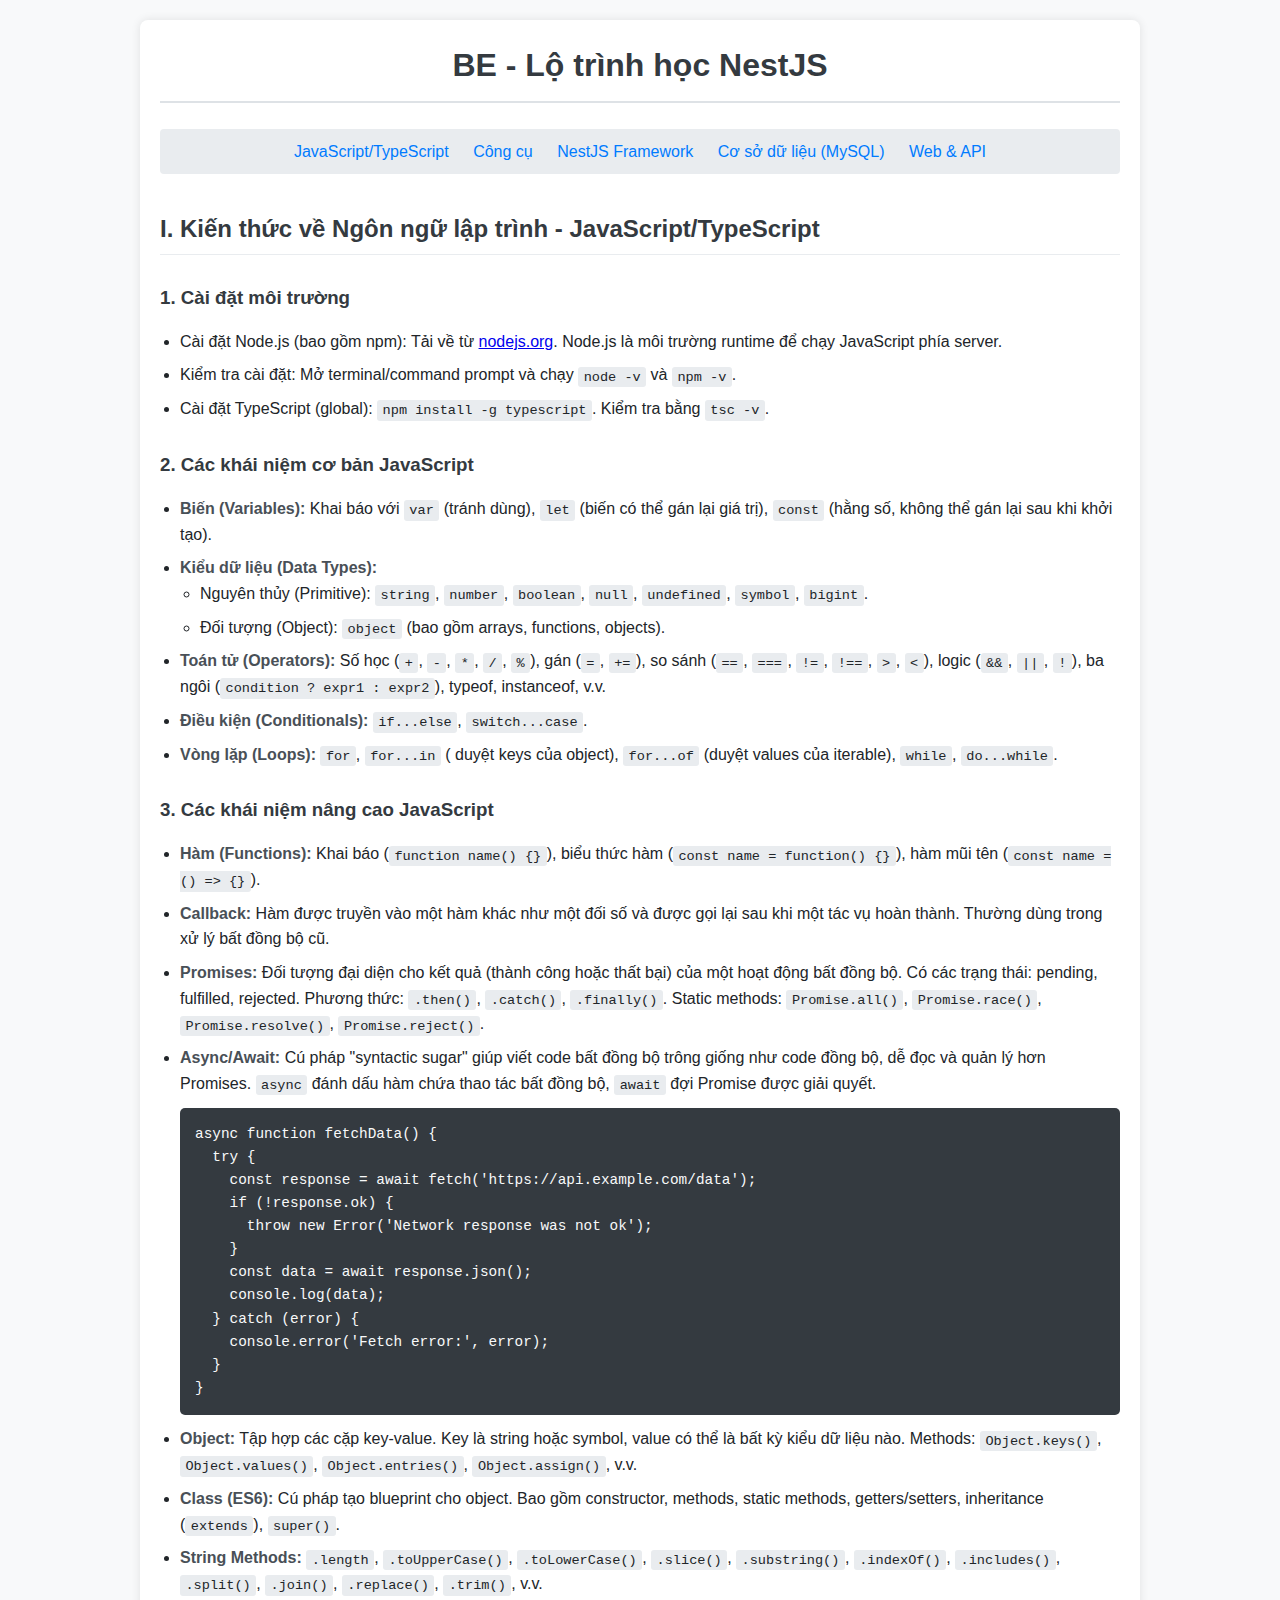
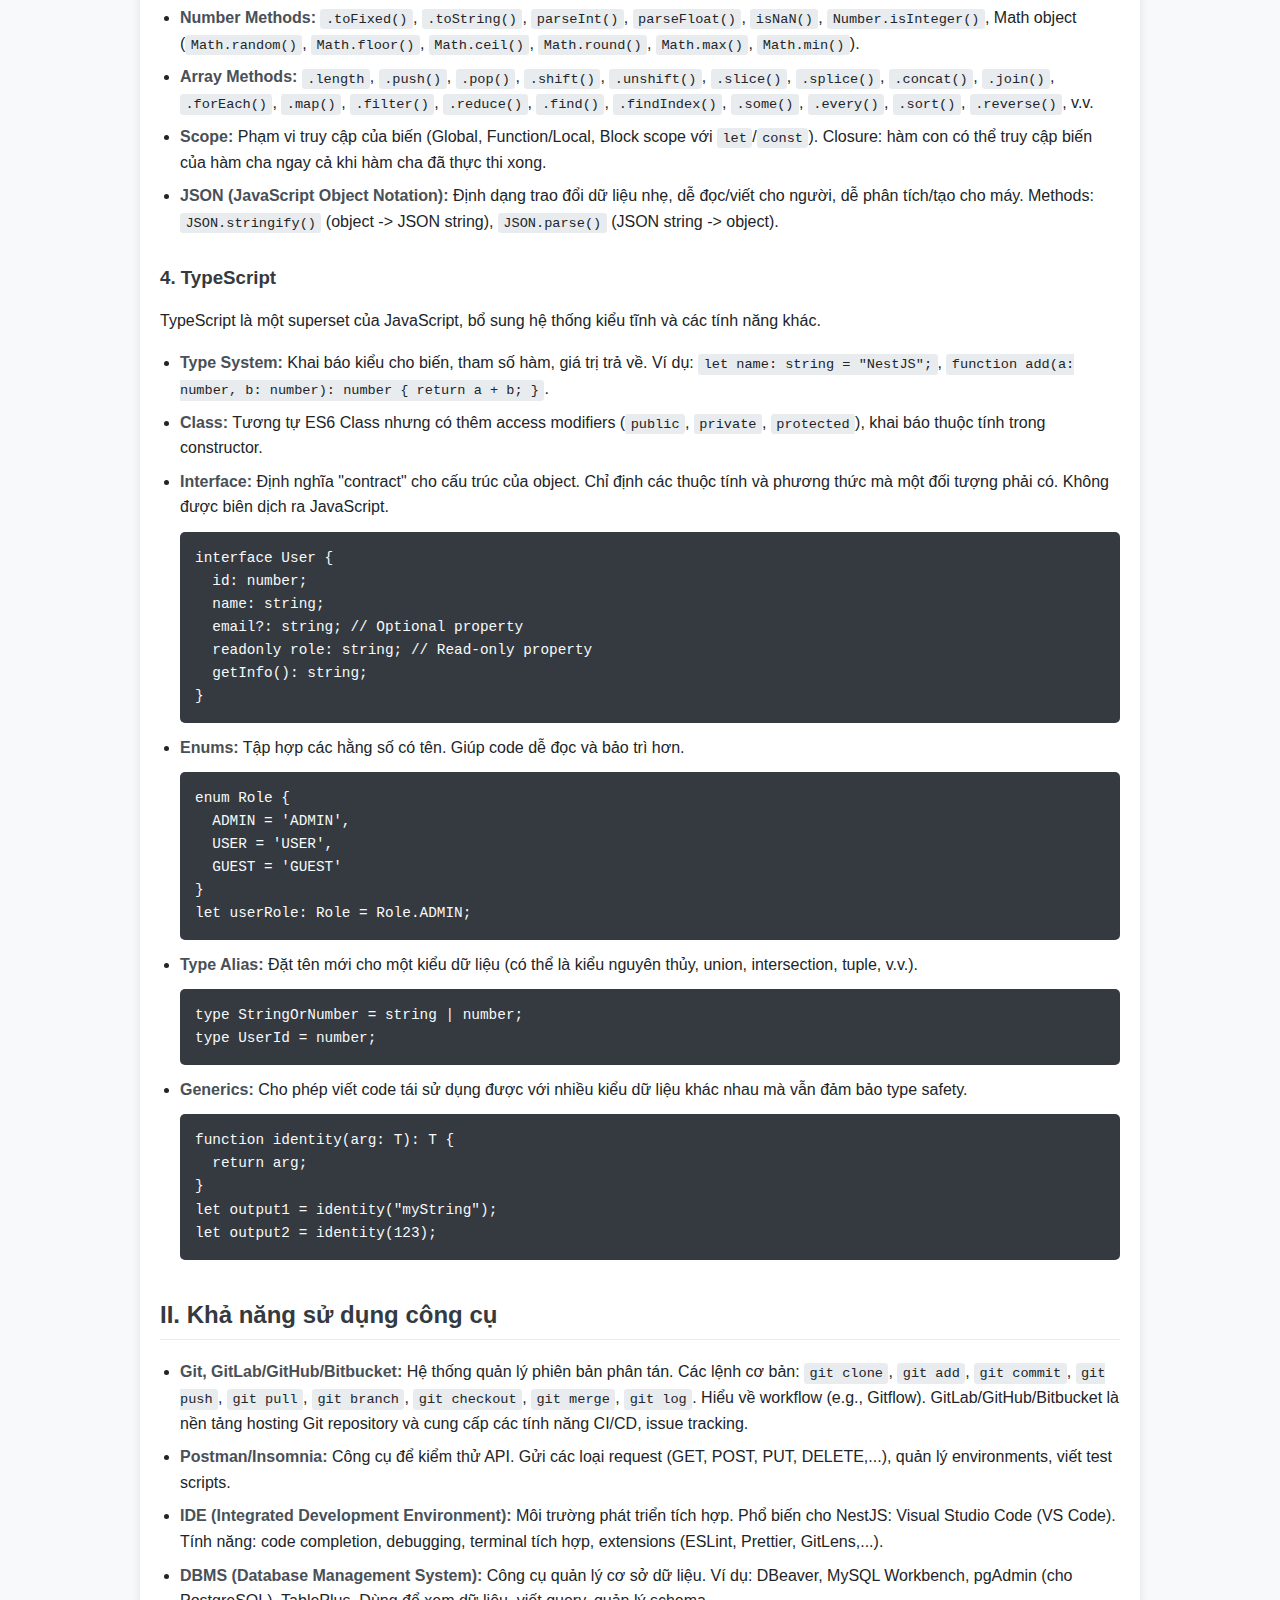
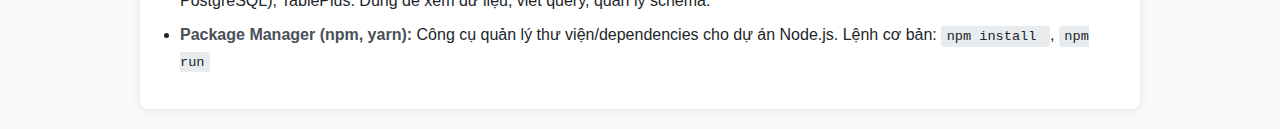
==== index.html @ c7ceee05 "feat: init BE" ====
<!DOCTYPE html>
<html lang="vi">
<head>
    <meta charset="UTF-8">
    <meta name="viewport" content="width=device-width, initial-scale=1.0">
    <title>BE - NestJS Learning Path</title>
    <style>
        body {
            font-family: -apple-system, BlinkMacSystemFont, "Segoe UI", Roboto, Helvetica, Arial, sans-serif, "Apple Color Emoji", "Segoe UI Emoji", "Segoe UI Symbol";
            line-height: 1.6;
            margin: 0;
            padding: 0;
            background-color: #f8f9fa;
            color: #212529;
        }
        .container {
            max-width: 960px;
            margin: 20px auto;
            padding: 20px;
            background-color: #ffffff;
            box-shadow: 0 0 10px rgba(0,0,0,0.1);
            border-radius: 8px;
        }
        nav {
            background-color: #e9ecef;
            padding: 10px 0;
            margin-bottom: 20px;
            border-radius: 4px;
        }
        nav ul {
            list-style: none;
            padding: 0;
            margin: 0;
            text-align: center;
        }
        nav ul li {
            display: inline-block;
            margin: 0 10px;
        }
        nav ul li a {
            text-decoration: none;
            color: #007bff;
            font-weight: 500;
        }
        nav ul li a:hover {
            text-decoration: underline;
        }
        h1, h2, h3, h4 {
            color: #343a40;
            margin-top: 1.5em;
            margin-bottom: 0.8em;
        }
        h1 {
            text-align: center;
            border-bottom: 2px solid #dee2e6;
            padding-bottom: 10px;
            margin-top: 0;
        }
        h2 {
            border-bottom: 1px solid #e9ecef;
            padding-bottom: 5px;
        }
        code {
            background-color: #e9ecef;
            padding: 0.2em 0.4em;
            margin: 0;
            font-size: 85%;
            border-radius: 3px;
            font-family: SFMono-Regular, Menlo, Monaco, Consolas, "Liberation Mono", "Courier New", monospace;
        }
        pre {
            background-color: #343a40;
            color: #f8f9fa;
            padding: 15px;
            border-radius: 5px;
            overflow-x: auto;
            font-size: 90%;
        }
        pre code {
            background-color: transparent;
            padding: 0;
            margin: 0;
            font-size: inherit;
            color: inherit;
        }
        ul, ol {
            padding-left: 20px;
        }
        li {
            margin-bottom: 0.5em;
        }
        strong {
            color: #495057;
        }
        table {
            width: 100%;
            border-collapse: collapse;
            margin-bottom: 1em;
        }
        th, td {
            border: 1px solid #dee2e6;
            padding: 8px;
            text-align: left;
        }
        th {
            background-color: #e9ecef;
        }
        .note {
            background-color: #fff3cd;
            border-left: 5px solid #ffeeba;
            padding: 10px;
            margin: 15px 0;
            border-radius: 4px;
        }
    </style>
</head>
<body>
    <div class="container">
        <h1>BE - Lộ trình học NestJS</h1>

        <nav>
            <ul>
                <li><a href="#js-ts">JavaScript/TypeScript</a></li>
                <li><a href="#tools">Công cụ</a></li>
                <li><a href="#nestjs">NestJS Framework</a></li>
                <li><a href="#database">Cơ sở dữ liệu (MySQL)</a></li>
                <li><a href="#web-api">Web & API</a></li>
            </ul>
        </nav>

        <section id="js-ts">
            <h2>I. Kiến thức về Ngôn ngữ lập trình - JavaScript/TypeScript</h2>

            <h3>1. Cài đặt môi trường</h3>
            <ul>
                <li>Cài đặt Node.js (bao gồm npm): Tải về từ <a href="https://nodejs.org/" target="_blank">nodejs.org</a>. Node.js là môi trường runtime để chạy JavaScript phía server.</li>
                <li>Kiểm tra cài đặt: Mở terminal/command prompt và chạy <code>node -v</code> và <code>npm -v</code>.</li>
                <li>Cài đặt TypeScript (global): <code>npm install -g typescript</code>. Kiểm tra bằng <code>tsc -v</code>.</li>
            </ul>

            <h3>2. Các khái niệm cơ bản JavaScript</h3>
            <ul>
                <li><strong>Biến (Variables):</strong> Khai báo với <code>var</code> (tránh dùng), <code>let</code> (biến có thể gán lại giá trị), <code>const</code> (hằng số, không thể gán lại sau khi khởi tạo).</li>
                <li><strong>Kiểu dữ liệu (Data Types):</strong>
                    <ul>
                        <li>Nguyên thủy (Primitive): <code>string</code>, <code>number</code>, <code>boolean</code>, <code>null</code>, <code>undefined</code>, <code>symbol</code>, <code>bigint</code>.</li>
                        <li>Đối tượng (Object): <code>object</code> (bao gồm arrays, functions, objects).</li>
                    </ul>
                </li>
                <li><strong>Toán tử (Operators):</strong> Số học (<code>+</code>, <code>-</code>, <code>*</code>, <code>/</code>, <code>%</code>), gán (<code>=</code>, <code>+=</code>), so sánh (<code>==</code>, <code>===</code>, <code>!=</code>, <code>!==</code>, <code>></code>, <code><</code>), logic (<code>&&</code>, <code>||</code>, <code>!</code>), ba ngôi (<code>condition ? expr1 : expr2</code>), typeof, instanceof, v.v.</li>
                <li><strong>Điều kiện (Conditionals):</strong> <code>if...else</code>, <code>switch...case</code>.</li>
                <li><strong>Vòng lặp (Loops):</strong> <code>for</code>, <code>for...in</code> ( duyệt keys của object), <code>for...of</code> (duyệt values của iterable), <code>while</code>, <code>do...while</code>.</li>
            </ul>

            <h3>3. Các khái niệm nâng cao JavaScript</h3>
            <ul>
                <li><strong>Hàm (Functions):</strong> Khai báo (<code>function name() {}</code>), biểu thức hàm (<code>const name = function() {}</code>), hàm mũi tên (<code>const name = () => {}</code>).</li>
                <li><strong>Callback:</strong> Hàm được truyền vào một hàm khác như một đối số và được gọi lại sau khi một tác vụ hoàn thành. Thường dùng trong xử lý bất đồng bộ cũ.</li>
                <li><strong>Promises:</strong> Đối tượng đại diện cho kết quả (thành công hoặc thất bại) của một hoạt động bất đồng bộ. Có các trạng thái: pending, fulfilled, rejected. Phương thức: <code>.then()</code>, <code>.catch()</code>, <code>.finally()</code>. Static methods: <code>Promise.all()</code>, <code>Promise.race()</code>, <code>Promise.resolve()</code>, <code>Promise.reject()</code>.</li>
                <li><strong>Async/Await:</strong> Cú pháp "syntactic sugar" giúp viết code bất đồng bộ trông giống như code đồng bộ, dễ đọc và quản lý hơn Promises. <code>async</code> đánh dấu hàm chứa thao tác bất đồng bộ, <code>await</code> đợi Promise được giải quyết.</li>
<pre><code class="language-javascript">async function fetchData() {
  try {
    const response = await fetch('https://api.example.com/data');
    if (!response.ok) {
      throw new Error('Network response was not ok');
    }
    const data = await response.json();
    console.log(data);
  } catch (error) {
    console.error('Fetch error:', error);
  }
}
</code></pre>
                <li><strong>Object:</strong> Tập hợp các cặp key-value. Key là string hoặc symbol, value có thể là bất kỳ kiểu dữ liệu nào. Methods: <code>Object.keys()</code>, <code>Object.values()</code>, <code>Object.entries()</code>, <code>Object.assign()</code>, v.v.</li>
                <li><strong>Class (ES6):</strong> Cú pháp tạo blueprint cho object. Bao gồm constructor, methods, static methods, getters/setters, inheritance (<code>extends</code>), <code>super()</code>.</li>
                <li><strong>String Methods:</strong> <code>.length</code>, <code>.toUpperCase()</code>, <code>.toLowerCase()</code>, <code>.slice()</code>, <code>.substring()</code>, <code>.indexOf()</code>, <code>.includes()</code>, <code>.split()</code>, <code>.join()</code>, <code>.replace()</code>, <code>.trim()</code>, v.v.</li>
                <li><strong>Number Methods:</strong> <code>.toFixed()</code>, <code>.toString()</code>, <code>parseInt()</code>, <code>parseFloat()</code>, <code>isNaN()</code>, <code>Number.isInteger()</code>, Math object (<code>Math.random()</code>, <code>Math.floor()</code>, <code>Math.ceil()</code>, <code>Math.round()</code>, <code>Math.max()</code>, <code>Math.min()</code>).</li>
                <li><strong>Array Methods:</strong> <code>.length</code>, <code>.push()</code>, <code>.pop()</code>, <code>.shift()</code>, <code>.unshift()</code>, <code>.slice()</code>, <code>.splice()</code>, <code>.concat()</code>, <code>.join()</code>, <code>.forEach()</code>, <code>.map()</code>, <code>.filter()</code>, <code>.reduce()</code>, <code>.find()</code>, <code>.findIndex()</code>, <code>.some()</code>, <code>.every()</code>, <code>.sort()</code>, <code>.reverse()</code>, v.v.</li>
                <li><strong>Scope:</strong> Phạm vi truy cập của biến (Global, Function/Local, Block scope với <code>let</code>/<code>const</code>). Closure: hàm con có thể truy cập biến của hàm cha ngay cả khi hàm cha đã thực thi xong.</li>
                <li><strong>JSON (JavaScript Object Notation):</strong> Định dạng trao đổi dữ liệu nhẹ, dễ đọc/viết cho người, dễ phân tích/tạo cho máy. Methods: <code>JSON.stringify()</code> (object -> JSON string), <code>JSON.parse()</code> (JSON string -> object).</li>
            </ul>

            <h3>4. TypeScript</h3>
            <p>TypeScript là một superset của JavaScript, bổ sung hệ thống kiểu tĩnh và các tính năng khác.</p>
            <ul>
                <li><strong>Type System:</strong> Khai báo kiểu cho biến, tham số hàm, giá trị trả về. Ví dụ: <code>let name: string = "NestJS";</code>, <code>function add(a: number, b: number): number { return a + b; }</code>.</li>
                <li><strong>Class:</strong> Tương tự ES6 Class nhưng có thêm access modifiers (<code>public</code>, <code>private</code>, <code>protected</code>), khai báo thuộc tính trong constructor.</li>
                <li><strong>Interface:</strong> Định nghĩa "contract" cho cấu trúc của object. Chỉ định các thuộc tính và phương thức mà một đối tượng phải có. Không được biên dịch ra JavaScript.</li>
<pre><code class="language-typescript">interface User {
  id: number;
  name: string;
  email?: string; // Optional property
  readonly role: string; // Read-only property
  getInfo(): string;
}
</code></pre>
                <li><strong>Enums:</strong> Tập hợp các hằng số có tên. Giúp code dễ đọc và bảo trì hơn.</li>
<pre><code class="language-typescript">enum Role {
  ADMIN = 'ADMIN',
  USER = 'USER',
  GUEST = 'GUEST'
}
let userRole: Role = Role.ADMIN;
</code></pre>
                <li><strong>Type Alias:</strong> Đặt tên mới cho một kiểu dữ liệu (có thể là kiểu nguyên thủy, union, intersection, tuple, v.v.).</li>
<pre><code class="language-typescript">type StringOrNumber = string | number;
type UserId = number;
</code></pre>
                <li><strong>Generics:</strong> Cho phép viết code tái sử dụng được với nhiều kiểu dữ liệu khác nhau mà vẫn đảm bảo type safety.</li>
<pre><code class="language-typescript">function identity<T>(arg: T): T {
  return arg;
}
let output1 = identity<string>("myString");
let output2 = identity<number>(123);
</code></pre>
            </ul>
        </section>

        <section id="tools">
            <h2>II. Khả năng sử dụng công cụ</h2>
            <ul>
                <li><strong>Git, GitLab/GitHub/Bitbucket:</strong> Hệ thống quản lý phiên bản phân tán. Các lệnh cơ bản: <code>git clone</code>, <code>git add</code>, <code>git commit</code>, <code>git push</code>, <code>git pull</code>, <code>git branch</code>, <code>git checkout</code>, <code>git merge</code>, <code>git log</code>. Hiểu về workflow (e.g., Gitflow). GitLab/GitHub/Bitbucket là nền tảng hosting Git repository và cung cấp các tính năng CI/CD, issue tracking.</li>
                <li><strong>Postman/Insomnia:</strong> Công cụ để kiểm thử API. Gửi các loại request (GET, POST, PUT, DELETE,...), quản lý environments, viết test scripts.</li>
                <li><strong>IDE (Integrated Development Environment):</strong> Môi trường phát triển tích hợp. Phổ biến cho NestJS: Visual Studio Code (VS Code). Tính năng: code completion, debugging, terminal tích hợp, extensions (ESLint, Prettier, GitLens,...).</li>
                <li><strong>DBMS (Database Management System):</strong> Công cụ quản lý cơ sở dữ liệu. Ví dụ: DBeaver, MySQL Workbench, pgAdmin (cho PostgreSQL), TablePlus. Dùng để xem dữ liệu, viết query, quản lý schema.</li>
                <li><strong>Package Manager (npm, yarn):</strong> Công cụ quản lý thư viện/dependencies cho dự án Node.js. Lệnh cơ bản: <code>npm install <package></code>, <code>npm run <script></code>, <code>yarn add <package></code>, <code>yarn <script></code>. Hiểu về file <code>package.json</code> và <code>package-lock.json</code> / <code>yarn.lock</code>.</li>
                <li><strong>Eslint, Prettier:</strong> Công cụ phân tích code tĩnh (Linting) và định dạng code (Formatting). Giúp đảm bảo code style nhất quán, phát hiện lỗi tiềm ẩn. Thường tích hợp vào IDE và quy trình CI.</li>
            </ul>
        </section>

        <section id="nestjs">
            <h2>III. Kiến thức về Thư viện, Framework (NestJS)</h2>

            <h3>1. Cài đặt môi trường, runtime</h3>
            <ul>
                <li>Cần Node.js (phiên bản LTS được khuyến nghị).</li>
                <li>Cài đặt NestJS CLI: <code>npm i -g @nestjs/cli</code>.</li>
                <li>Tạo dự án mới: <code>nest new project-name</code>.</li>
                <li>Chạy ứng dụng dev: <code>npm run start:dev</code> (hoặc <code>yarn start:dev</code>).</li>
            </ul>

            <h3>2. NestJS CLI</h3>
            <p>Công cụ dòng lệnh giúp khởi tạo dự án và tạo các thành phần cơ bản (scaffolding).</p>
            <ul>
                <li><code>nest new <name></code>: Tạo dự án mới.</li>
                <li><code>nest generate module <name></code> (hoặc <code>nest g mo <name></code>): Tạo module.</li>
                <li><code>nest generate controller <name></code> (hoặc <code>nest g co <name></code>): Tạo controller.</li>
                <li><code>nest generate service <name></code> (hoặc <code>nest g s <name></code>): Tạo service.</li>
                <li><code>nest generate guard <name></code> (hoặc <code>nest g gu <name></code>): Tạo guard.</li>
                <li><code>nest generate pipe <name></code> (hoặc <code>nest g pi <name></code>): Tạo pipe.</li>
                <li><code>nest generate interface <name></code> (hoặc <code>nest g itf <name></code>): Tạo interface (ít dùng hơn class/DTO).</li>
                <li><code>nest generate class <name></code> (hoặc <code>nest g cl <name></code>): Tạo class.</li>
                <li>... và nhiều thành phần khác (middleware, interceptor, filter, resource).</li>
            </ul>

            <h3>3. Modules (<code>@Module()</code>)</h3>
            <p>Tổ chức code thành các đơn vị logic. Mỗi ứng dụng NestJS có ít nhất một root module (<code>AppModule</code>). Một module đóng gói controllers, providers (services), và có thể import/export các module khác.</p>
            <ul>
                <li><code>providers</code>: Danh sách các services sẽ được khởi tạo bởi Nest injector và có thể inject vào các thành phần khác trong module này.</li>
                <li><code>controllers</code>: Danh sách các controllers cần được khởi tạo trong module này.</li>
                <li><code>imports</code>: Danh sách các module khác mà module này cần sử dụng (để truy cập các providers đã được export).</li>
                <li><code>exports</code>: Danh sách các providers của module này mà muốn cung cấp cho các module khác import nó.</li>
            </ul>
<pre><code class="language-typescript">import { Module } from '@nestjs/common';
import { UsersController } from './users.controller';
import { UsersService } from './users.service';

@Module({
  imports: [], // Import other modules if needed
  controllers: [UsersController],
  providers: [UsersService],
  exports: [UsersService] // Export service if needed by other modules
})
export class UsersModule {}
</code></pre>

            <h3>4. Controllers (<code>@Controller()</code>)</h3>
            <p>Chịu trách nhiệm xử lý các request đến và trả về response cho client. Định nghĩa các route và HTTP method tương ứng.</p>
            <ul>
                <li>Decorators định tuyến: <code>@Get()</code>, <code>@Post()</code>, <code>@Put()</code>, <code>@Patch()</code>, <code>@Delete()</code>, <code>@All()</code>. Có thể truyền path vào (e.g., <code>@Get(':id')</code>).</li>
                <li>Decorators truy cập request data: <code>@Req()</code>, <code>@Res()</code>, <code>@Next()</code>, <code>@Session()</code>, <code>@Param()</code>, <code>@Body()</code>, <code>@Query()</code>, <code>@Headers()</code>, <code>@Ip()</code>.</li>
            </ul>
<pre><code class="language-typescript">import { Controller, Get, Post, Body, Param, Query } from '@nestjs/common';
import { UsersService } from './users.service';
import { CreateUserDto } from './dto/create-user.dto';

@Controller('users') // Route prefix: /users
export class UsersController {
  constructor(private readonly usersService: UsersService) {}

  @Post()
  create(@Body() createUserDto: CreateUserDto) {
    return this.usersService.create(createUserDto);
  }

  @Get()
  findAll(@Query('role') role?: string) {
    return this.usersService.findAll(role);
  }

  @Get(':id')
  findOne(@Param('id') id: string) {
    return this.usersService.findOne(+id); // Convert id to number
  }
}
</code></pre>

            <h3>5. Services (<code>@Injectable()</code>)</h3>
            <p>Chứa logic nghiệp vụ (business logic). Tách biệt logic khỏi controller. Services được cung cấp (provided) trong module và có thể được inject vào controllers hoặc các services khác thông qua Dependency Injection.</p>
<pre><code class="language-typescript">import { Injectable, NotFoundException } from '@nestjs/common';
import { CreateUserDto } from './dto/create-user.dto';
// Assume User entity/interface exists

@Injectable()
export class UsersService {
  private users = []; // In-memory example, replace with DB logic

  create(createUserDto: CreateUserDto) {
    const newUser = { id: Date.now(), ...createUserDto };
    this.users.push(newUser);
    return newUser;
  }

  findAll(role?: string) {
    if (role) {
      return this.users.filter(user => user.role === role);
    }
    return this.users;
  }

  findOne(id: number) {
    const user = this.users.find(user => user.id === id);
    if (!user) {
      throw new NotFoundException(`User with ID ${id} not found`);
    }
    return user;
  }
  // ... update, remove methods
}
</code></pre>

            <h3>6. DTOs (Data Transfer Objects)</h3>
            <p>Đối tượng dùng để định nghĩa cấu trúc dữ liệu truyền qua mạng (thường là request body). Thường là các class đơn giản với các thuộc tính. Kết hợp với Validation Pipes để xác thực dữ liệu đầu vào.</p>
<pre><code class="language-typescript">// src/users/dto/create-user.dto.ts
import { IsString, IsEmail, IsNotEmpty, MinLength } from 'class-validator';

export class CreateUserDto {
  @IsString()
  @IsNotEmpty()
  @MinLength(3)
  name: string;

  @IsEmail()
  @IsNotEmpty()
  email: string;

  // Add other properties as needed
}
</code></pre>

            <h3>7. Validation</h3>
            <p>Sử dụng thư viện <code>class-validator</code> và <code>class-transformer</code> để xác thực và biến đổi dữ liệu đến (thường là DTOs).</p>
            <ul>
                <li><code>class-validator</code>: Cung cấp các decorators (<code>@IsString</code>, <code>@IsInt</code>, <code>@IsEmail</code>, <code>@MinLength</code>, etc.) để định nghĩa quy tắc validation trên thuộc tính của class (DTO).</li>
                <li><code>class-transformer</code>: Giúp biến đổi plain object (từ JSON) thành instance của class (DTO) và ngược lại. Cần thiết để validation hoạt động đúng.</li>
                <li><code>ValidationPipe</code>: Một built-in pipe của NestJS. Tự động áp dụng validation dựa trên decorators trong DTO. Thường được áp dụng global trong <code>main.ts</code> hoặc cục bộ tại controller/handler.</li>
            </ul>
<pre><code class="language-typescript">// main.ts
import { ValidationPipe } from '@nestjs/common';
// ... other imports

async function bootstrap() {
  const app = await NestFactory.create(AppModule);
  app.useGlobalPipes(new ValidationPipe({
    whitelist: true, // Strip properties not defined in DTO
    forbidNonWhitelisted: true, // Throw error if extra properties are present
    transform: true, // Automatically transform payload to DTO instance
    transformOptions: {
      enableImplicitConversion: true, // Allow implicit type conversion (e.g., string query param to number)
    },
  }));
  await app.listen(3000);
}
bootstrap();
</code></pre>

            <h3>8. Middleware, Pipes, Guards và Interceptors</h3>
            <p>Các thành phần xử lý request/response lifecycle trong NestJS:</p>
            <ul>
                <li><strong>Middleware:</strong> Thực thi trước route handler. Có thể thay đổi request/response object, gọi <code>next()</code> để chuyển sang middleware/handler tiếp theo, hoặc kết thúc chu trình. Dùng cho logging, CORS, authentication cơ bản,... Implement interface <code>NestMiddleware</code> hoặc dùng function.</li>
                <li><strong>Pipes (<code>@Injectable()</code>, <code>PipeTransform</code>):</strong> Thực thi trước route handler, sau middleware. Dùng để <strong>biến đổi (transformation)</strong> dữ liệu đầu vào (e.g., string -> number) hoặc <strong>xác thực (validation)</strong> dữ liệu. Ví dụ: <code>ValidationPipe</code>, <code>ParseIntPipe</code>.</li>
                <li><strong>Guards (<code>@Injectable()</code>, <code>CanActivate</code>):</strong> Thực thi trước route handler, sau middleware và pipes. Xác định xem request có được phép tiếp tục hay không (<strong>authorization</strong>). Trả về boolean hoặc Promise/Observable<boolean>. Nếu trả về false (hoặc throw exception), request bị từ chối. Dùng cho kiểm tra quyền, role-based access control.</li>
                <li><strong>Interceptors (<code>@Injectable()</code>, <code>NestInterceptor</code>):</strong> Thực thi trước và sau route handler. Cho phép "bao bọc" quá trình thực thi handler. Dùng để:
                    <ul>
                        <li>Biến đổi kết quả trả về từ handler.</li>
                        <li>Biến đổi exception được throw ra.</li>
                        <li>Mở rộng logic cơ bản của handler (e.g., caching, logging response time).</li>
                        <li>Override hoàn toàn handler (ít phổ biến).</li>
                    </ul>
                    Sử dụng phương thức <code>intercept(context, next)</code> và <code>next.handle().pipe(...)</code> (với RxJS operators).
                </li>
            </ul>
            <p>Thứ tự thực thi: Middleware -> Guards -> Interceptors (before) -> Pipes -> Controller Handler -> Interceptors (after) -> Exception Filters (nếu có lỗi).</p>

            <h3>9. Dependency Injection (DI)</h3>
            <p>Là một design pattern cốt lõi của NestJS. Container của Nest (IoC container) quản lý việc khởi tạo và "tiêm" (inject) các dependencies (thường là services) vào các class khác (controllers, services, guards, etc.) thông qua constructor.</p>
            <ul>
                <li>Các class cần được inject (providers) phải được đánh dấu bằng <code>@Injectable()</code> và đăng ký trong mảng <code>providers</code> của module.</li>
                <li>Việc inject được thực hiện trong constructor của class phụ thuộc.</li>
            </ul>
<pre><code class="language-typescript">@Controller('cats')
export class CatsController {
  // NestJS injects an instance of CatsService here
  constructor(private readonly catsService: CatsService) {}

  @Get()
  findAll(): Cat[] {
    return this.catsService.findAll();
  }
}
</code></pre>

            <h3>10. Connect database: TypeORM, Entity</h3>
            <ul>
                <li><strong>TypeORM:</strong> Một ORM (Object-Relational Mapper) phổ biến cho TypeScript và JavaScript. Giúp tương tác với database bằng cách sử dụng object và class thay vì viết SQL thuần. Hỗ trợ nhiều loại DB (MySQL, PostgreSQL, SQLite, MongoDB, etc.).</li>
                <li><strong>Cài đặt:</strong> <code>npm install @nestjs/typeorm typeorm mysql2</code> (ví dụ cho MySQL).</li>
                <li><strong>Configuration:</strong> Cấu hình kết nối trong <code>AppModule</code> (hoặc module riêng) sử dụng <code>TypeOrmModule.forRoot({...})</code> hoặc <code>TypeOrmModule.forRootAsync({...})</code> (để dùng ConfigService).</li>
                <li><strong>Entity (<code>@Entity()</code>):</strong> Class đại diện cho một bảng trong database. Các thuộc tính của class tương ứng với các cột, được đánh dấu bằng decorators như <code>@PrimaryGeneratedColumn()</code>, <code>@Column()</code>, <code>@CreateDateColumn()</code>, <code>@UpdateDateColumn()</code>, <code>@ManyToOne()</code>, <code>@OneToMany()</code>, <code>@ManyToMany()</code>.</li>
                <li><strong>Repository:</strong> Đối tượng cung cấp các phương thức để tương tác với bảng tương ứng (<code>find</code>, <code>findOne</code>, <code>save</code>, <code>update</code>, <code>delete</code>, <code>createQueryBuilder</code>,...). Inject Repository vào Service bằng <code>@InjectRepository(EntityName)</code> trong constructor của Service.</li>
            </ul>
<pre><code class="language-typescript">// src/users/entities/user.entity.ts
import { Entity, Column, PrimaryGeneratedColumn, CreateDateColumn, UpdateDateColumn } from 'typeorm';

@Entity() // Decorator marks class as a TypeORM entity (maps to 'user' table by default)
export class User {
  @PrimaryGeneratedColumn()
  id: number;

  @Column({ length: 100 })
  name: string;

  @Column({ unique: true })
  email: string;

  @Column({ nullable: true }) // Column can be null
  bio?: string;

  @CreateDateColumn()
  createdAt: Date;

  @UpdateDateColumn()
  updatedAt: Date;
}
</code></pre>
<pre><code class="language-typescript">// src/users/users.service.ts
import { Injectable } from '@nestjs/common';
import { InjectRepository } from '@nestjs/typeorm';
import { Repository } from 'typeorm';
import { User } from './entities/user.entity';
import { CreateUserDto } from './dto/create-user.dto';

@Injectable()
export class UsersService {
  constructor(
    @InjectRepository(User) // Inject the repository for the User entity
    private usersRepository: Repository<User>,
  ) {}

  async create(createUserDto: CreateUserDto): Promise<User> {
    const newUser = this.usersRepository.create(createUserDto); // Create entity instance
    return this.usersRepository.save(newUser); // Save to database
  }

  async findAll(): Promise<User[]> {
    return this.usersRepository.find(); // SELECT * FROM user
  }

  async findOne(id: number): Promise<User | null> {
    return this.usersRepository.findOneBy({ id }); // SELECT * FROM user WHERE id = ?
  }

  // ... update, remove methods using repository
}
</code></pre>

            <h3>11. Authentication và Authorization</h3>
            <ul>
                <li><strong>Authentication (Xác thực):</strong> Xác định danh tính người dùng (Who are you?). Thường dùng JWT (JSON Web Tokens) hoặc session-based. NestJS cung cấp module <code>@nestjs/passport</code> để tích hợp với thư viện Passport.js, hỗ trợ nhiều chiến lược (local, jwt, oauth).</li>
                <li><strong>Authorization (Phân quyền):</strong> Xác định quyền hạn của người dùng đã xác thực (What can you do?). Thường được triển khai bằng Guards. Kiểm tra role, permissions của user trong Guard.</li>
                <li><strong>JWT Workflow (phổ biến):</strong>
                    1. User login với username/password.
                    2. Server xác thực, nếu thành công, tạo JWT chứa thông tin user (e.g., userId, role) và ký bằng secret key.
                    3. Server gửi JWT về client.
                    4. Client lưu JWT (localStorage, sessionStorage, cookie) và gửi kèm trong Header (thường là <code>Authorization: Bearer <token></code>) của các request sau.
                    5. Server dùng một Guard (e.g., <code>AuthGuard('jwt')</code>) để xác thực JWT trên mỗi request cần bảo vệ. Nếu hợp lệ, thông tin user từ token được gắn vào request (thường là <code>req.user</code>).
                </li>
            </ul>

            <h3>12. Logging</h3>
            <p>Ghi lại thông tin về hoạt động của ứng dụng, lỗi, request,...</p>
            <ul>
                <li>NestJS có built-in logger dựa trên <code>console</code>.</li>
                <li>Có thể custom logger bằng cách implement interface <code>LoggerService</code>.</li>
                <li>Sử dụng các thư viện logging mạnh mẽ hơn như Winston hoặc Pino, tích hợp thông qua custom logger hoặc module.</li>
                <li>Log trong services, controllers, exception filters,...</li>
            </ul>

            <h3>13. Notification với Firebase (FCM)</h3>
            <p>Gửi push notification đến client (mobile/web) thông qua Firebase Cloud Messaging.</p>
            <ul>
                <li>Sử dụng thư viện <code>firebase-admin</code> cho Node.js.</li>
                <li>Tạo một Service riêng để xử lý việc gửi notification.</li>
                <li>Cấu hình Firebase Admin SDK với service account key.</li>
                <li>Lưu device tokens của user trong DB.</li>
                <li>Gọi phương thức <code>admin.messaging().send()</code> hoặc <code>sendToDevice()</code>, <code>sendMulticast()</code>,... để gửi thông báo.</li>
            </ul>

            <h3>14. Transactions</h3>
            <p>Đảm bảo một chuỗi các thao tác database được thực hiện thành công toàn bộ hoặc không thực hiện gì cả (atomicity).</p>
            <ul>
                <li>TypeORM cung cấp nhiều cách để quản lý transaction:
                    <ul>
                        <li><code>entityManager.transaction(async transactionalEntityManager => { ... })</code>: Cách tiếp cận cấp cao, tự động commit/rollback.</li>
                        <li>Sử dụng <code>QueryRunner</code>: Cấp thấp hơn, cho phép kiểm soát thủ công <code>startTransaction()</code>, <code>commitTransaction()</code>, <code>rollbackTransaction()</code>.</li>
                        <li>Decorator <code>@Transaction()</code> và <code>@TransactionRepository()</code> (cần cài đặt thêm).</li>
                    </ul>
                </li>
                <li>Quan trọng khi thực hiện nhiều thao tác ghi (insert/update/delete) liên quan đến nhau.</li>
            </ul>

            <h3>15. CRUD Operations</h3>
            <p>Các thao tác cơ bản với dữ liệu: Create, Read, Update, Delete. Đây là nền tảng của hầu hết các API RESTful.</p>
            <ul>
                <li><strong>Create:</strong> Thường dùng <code>POST</code> request. Controller nhận DTO từ body, gọi service, service dùng repository để <code>save()</code> hoặc <code>insert()</code>.</li>
                <li><strong>Read (List):</strong> Thường dùng <code>GET</code> request (e.g., <code>/users</code>). Controller gọi service, service dùng repository <code>find()</code>. Hỗ trợ filter, pagination.</li>
                <li><strong>Read (Detail):</strong> Thường dùng <code>GET</code> request với ID (e.g., <code>/users/:id</code>). Controller nhận ID từ param, gọi service, service dùng repository <code>findOneBy()</code>. Xử lý trường hợp not found.</li>
                <li><strong>Update:</strong> Thường dùng <code>PUT</code> (thay thế toàn bộ) hoặc <code>PATCH</code> (cập nhật một phần). Controller nhận ID từ param và DTO từ body, gọi service, service tìm entity, cập nhật và <code>save()</code>.</li>
                <li><strong>Delete:</strong> Thường dùng <code>DELETE</code> request với ID (e.g., <code>/users/:id</code>). Controller nhận ID từ param, gọi service, service dùng repository <code>delete()</code> hoặc <code>remove()</code>. Có thể là soft delete (đánh dấu đã xóa) hoặc hard delete.</li>
            </ul>

            <h3>16. Filter và Pagination</h3>
            <p>Chức năng cần thiết cho các API trả về danh sách dữ liệu lớn.</p>
            <ul>
                <li><strong>Filtering:</strong> Lọc dữ liệu dựa trên các tiêu chí gửi từ client (thường qua query parameters, e.g., <code>/posts?status=published&authorId=1</code>). Trong service, xây dựng điều kiện <code>where</code> cho câu query TypeORM (dùng <code>find({ where: {...} })</code> hoặc QueryBuilder).</li>
                <li><strong>Pagination:</strong> Chia danh sách kết quả thành các trang để giảm tải cho client và server.
                    <ul>
                        <li>Thường dùng query parameters <code>page</code> và <code>limit</code> (hoặc <code>offset</code> và <code>limit</code>).</li>
                        <li>Trong service, sử dụng <code>skip</code> và <code>take</code> trong TypeORM: <code>find({ skip: (page - 1) * limit, take: limit, where: {...} })</code>.</li>
                        <li>Trả về không chỉ dữ liệu trang hiện tại mà còn thông tin phân trang (tổng số item, tổng số trang, trang hiện tại).</li>
                    </ul>
                </li>
                <li>Thường tạo một DTO riêng cho query parameters (e.g., <code>PaginationQueryDto</code>) để validation và typing.</li>
            </ul>
        </section>

        <section id="database">
            <h2>IV. Kiến thức về Cơ sở dữ liệu (MySQL)</h2>

             <h3>1. Cài đặt môi trường</h3>
            <ul>
                <li>Cài đặt MySQL Server: Tải từ trang chủ MySQL hoặc dùng package manager (brew, apt) hoặc Docker.</li>
                <li>Cài đặt công cụ quản lý: MySQL Workbench (official), DBeaver, TablePlus, etc.</li>
                <li>Kết nối đến server từ công cụ quản lý hoặc ứng dụng.</li>
            </ul>

            <h3>2. Các khái niệm</h3>
            <ul>
                <li><strong>Database (Cơ sở dữ liệu):</strong> Tập hợp các dữ liệu được tổ chức, thường là các bảng liên quan.</li>
                <li><strong>Table (Bảng):</strong> Cấu trúc chứa dữ liệu, gồm các hàng (rows/records) và cột (columns/fields).</li>
                <li><strong>Row/Record (Hàng/Bản ghi):</strong> Một mục dữ liệu cụ thể trong bảng.</li>
                <li><strong>Column/Field (Cột/Trường):</strong> Một thuộc tính dữ liệu của các bản ghi trong bảng, có kiểu dữ liệu xác định.</li>
                <li><strong>Primary Key (Khóa chính):</strong> Một hoặc nhiều cột định danh duy nhất mỗi hàng trong bảng. Không được phép NULL.</li>
                <li><strong>Foreign Key (Khóa ngoại):</strong> Một hoặc nhiều cột trong một bảng tham chiếu đến khóa chính của bảng khác, tạo mối quan hệ giữa các bảng.</li>
                <li><strong>Index (Chỉ mục):</strong> Cấu trúc dữ liệu đặc biệt giúp tăng tốc độ truy vấn dữ liệu (SELECT). Trade-off: làm chậm thao tác ghi (INSERT, UPDATE, DELETE) và tốn dung lượng lưu trữ.</li>
                <li><strong>Schema:</strong> Cấu trúc logic của database (các bảng, cột, kiểu dữ liệu, mối quan hệ, ràng buộc).</li>
            </ul>

            <h3>3. Các kiểu dữ liệu phổ biến trong MySQL</h3>
            <ul>
                <li><strong>Số nguyên:</strong> <code>TINYINT</code>, <code>SMALLINT</code>, <code>MEDIUMINT</code>, <code>INT</code> (<code>INTEGER</code>), <code>BIGINT</code>. Có thể là <code>UNSIGNED</code>.</li>
                <li><strong>Số thực:</strong> <code>FLOAT</code>, <code>DOUBLE</code>, <code>DECIMAL</code> (<code>NUMERIC</code>) - dùng cho giá trị tiền tệ, cần độ chính xác cao.</li>
                <li><strong>Chuỗi ký tự:</strong>
                    <ul>
                        <li><code>CHAR(n)</code>: Độ dài cố định.</li>
                        <li><code>VARCHAR(n)</code>: Độ dài thay đổi (tối đa n ký tự).</li>
                        <li><code>TINYTEXT</code>, <code>TEXT</code>, <code>MEDIUMTEXT</code>, <code>LONGTEXT</code>: Lưu trữ văn bản dài.</li>
                    </ul>
                </li>
                <li><strong>Ngày giờ:</strong> <code>DATE</code> (YYYY-MM-DD), <code>TIME</code> (HH:MM:SS), <code>DATETIME</code> (YYYY-MM-DD HH:MM:SS), <code>TIMESTAMP</code> (tương tự DATETIME nhưng có khoảng giá trị và xử lý timezone khác biệt), <code>YEAR</code>.</li>
                <li><strong>Boolean:</strong> Thường dùng <code>TINYINT(1)</code> (0 là false, 1 là true).</li>
                <li><strong>Enum:</strong> <code>ENUM('value1', 'value2', ...)</code> - giới hạn giá trị cột trong một danh sách định trước.</li>
                <li><strong>Set:</strong> <code>SET('value1', 'value2', ...)</code> - có thể chứa 0 hoặc nhiều giá trị từ danh sách định trước.</li>
                <li><strong>JSON:</strong> Lưu trữ dữ liệu dạng JSON.</li>
                <li><strong>Binary:</strong> <code>BINARY</code>, <code>VARBINARY</code>, <code>TINYBLOB</code>, <code>BLOB</code>, <code>MEDIUMBLOB</code>, <code>LONGBLOB</code> (lưu dữ liệu nhị phân như ảnh, file).</li>
            </ul>

            <h3>4. Các câu lệnh SQL cơ bản (Data Manipulation Language - DML)</h3>
            <ul>
                <li><strong><code>SELECT</code>:</strong> Truy vấn/lấy dữ liệu từ bảng.</li>
<pre><code class="language-sql">-- Lấy tất cả cột từ bảng users
SELECT * FROM users;

-- Lấy cột name và email từ bảng users có status là 'active'
SELECT name, email
FROM users
WHERE status = 'active' AND age > 18
ORDER BY name ASC -- Sắp xếp tăng dần theo tên
LIMIT 10 OFFSET 20; -- Lấy 10 bản ghi, bắt đầu từ bản ghi thứ 21 (phân trang)
</code></pre>
                <li><strong><code>INSERT</code>:</strong> Thêm bản ghi mới vào bảng.</li>
<pre><code class="language-sql">-- Thêm một user mới
INSERT INTO users (name, email, age)
VALUES ('John Doe', 'john.doe@example.com', 30);

-- Thêm nhiều user
INSERT INTO users (name, email, age) VALUES
('Jane Smith', 'jane.smith@example.com', 25),
('Peter Jones', 'peter.jones@example.com', 40);
</code></pre>
                <li><strong><code>UPDATE</code>:</strong> Cập nhật bản ghi hiện có trong bảng. <strong>Luôn dùng <code>WHERE</code> cẩn thận!</strong></li>
<pre><code class="language-sql">-- Cập nhật email cho user có id = 1
UPDATE users
SET email = 'new.email@example.com', updatedAt = NOW()
WHERE id = 1;
</code></pre>
                <li><strong><code>DELETE</code>:</strong> Xóa bản ghi khỏi bảng. <strong>Luôn dùng <code>WHERE</code> cẩn thận!</strong></li>
<pre><code class="language-sql">-- Xóa user có id = 5
DELETE FROM users
WHERE id = 5;
</code></pre>
            </ul>

            <h3>5. Các thao tác với bảng (Data Definition Language - DDL)</h3>
            <ul>
                <li><strong><code>CREATE TABLE</code>:</strong> Tạo bảng mới.</li>
<pre><code class="language-sql">CREATE TABLE products (
    id INT AUTO_INCREMENT PRIMARY KEY,
    name VARCHAR(255) NOT NULL,
    description TEXT NULL,
    price DECIMAL(10, 2) DEFAULT 0.00,
    stock INT UNSIGNED DEFAULT 0,
    categoryId INT,
    createdAt TIMESTAMP DEFAULT CURRENT_TIMESTAMP,
    updatedAt TIMESTAMP DEFAULT CURRENT_TIMESTAMP ON UPDATE CURRENT_TIMESTAMP,
    FOREIGN KEY (categoryId) REFERENCES categories(id) ON DELETE SET NULL
);
</code></pre>
                <li><strong><code>ALTER TABLE</code>:</strong> Chỉnh sửa cấu trúc bảng hiện có (thêm/xóa/sửa cột, ràng buộc, index).</li>
<pre><code class="language-sql">-- Thêm cột mới
ALTER TABLE products ADD COLUMN sku VARCHAR(100) UNIQUE AFTER name;

-- Sửa kiểu dữ liệu cột
ALTER TABLE products MODIFY COLUMN price DECIMAL(12, 2);

-- Xóa cột
ALTER TABLE products DROP COLUMN description;

-- Thêm index
ALTER TABLE products ADD INDEX idx_name (name);

-- Thêm ràng buộc khóa ngoại
ALTER TABLE products ADD CONSTRAINT fk_category FOREIGN KEY (categoryId) REFERENCES categories(id);
</code></pre>
                <li><strong><code>DROP TABLE</code>:</strong> Xóa bảng (mất cả cấu trúc và dữ liệu).</li>
<pre><code class="language-sql">DROP TABLE products;</code></pre>
                <li><strong><code>CREATE DATABASE</code>, <code>DROP DATABASE</code>:</strong> Tạo/Xóa database.</li>
            </ul>

             <h3>6. Ràng buộc (Constraints) và Chỉ mục (Indexes)</h3>
            <ul>
                <li><strong>Ràng buộc (Constraints):</strong> Quy tắc áp đặt lên dữ liệu trong bảng để đảm bảo tính toàn vẹn và hợp lệ.
                    <ul>
                        <li><code>PRIMARY KEY</code>: Định danh duy nhất, không NULL.</li>
                        <li><code>FOREIGN KEY</code>: Đảm bảo tính toàn vẹn tham chiếu giữa các bảng. Có các hành động khi bản ghi được tham chiếu bị xóa/cập nhật (<code>ON DELETE</code>, <code>ON UPDATE</code>): <code>RESTRICT</code>, <code>CASCADE</code>, <code>SET NULL</code>, <code>NO ACTION</code>.</li>
                        <li><code>UNIQUE</code>: Đảm bảo giá trị trong cột (hoặc tổ hợp cột) là duy nhất (cho phép một giá trị NULL).</li>
                        <li><code>NOT NULL</code>: Cột không được phép chứa giá trị NULL.</li>
                        <li><code>DEFAULT</code>: Cung cấp giá trị mặc định nếu không được chỉ định khi INSERT.</li>
                        <li><code>CHECK</code>: (MySQL 8+) Kiểm tra một điều kiện logic trên giá trị cột.</li>
                    </ul>
                </li>
                <li><strong>Chỉ mục (Indexes):</strong> Tăng tốc độ truy vấn (<code>SELECT</code>).
                    <ul>
                        <li>Tự động tạo index cho <code>PRIMARY KEY</code> và <code>UNIQUE</code> constraint.</li>
                        <li>Nên tạo index trên các cột thường dùng trong mệnh đề <code>WHERE</code>, <code>JOIN</code>, <code>ORDER BY</code>.</li>
                        <li>Các loại index: B-Tree (mặc định), Hash, Full-text, Spatial.</li>
                        <li>Index trên nhiều cột (Composite Index).</li>
                    </ul>
                </li>
            </ul>

            <h3>7. Các phép toán và hàm trong MySQL</h3>
            <ul>
                <li><strong>Phép toán:</strong> Số học (<code>+</code>, <code>-</code>, <code>*</code>, <code>/</code>, <code>%</code>/<code>MOD</code>), so sánh (<code>=</code>, <code>!=</code>/<code><></code>, <code>></code>, <code><</code>, <code>>=</code>, <code><=</code>, <code>LIKE</code>, <code>IN</code>, <code>BETWEEN</code>, <code>IS NULL</code>, <code>IS NOT NULL</code>), logic (<code>AND</code>, <code>OR</code>, <code>NOT</code>, <code>XOR</code>).</li>
                <li><strong>Hàm tổng hợp (Aggregate Functions):</strong> <code>COUNT()</code>, <code>SUM()</code>, <code>AVG()</code>, <code>MIN()</code>, <code>MAX()</code>, <code>GROUP_CONCAT()</code>. Thường dùng với mệnh đề <code>GROUP BY</code>.</li>
                <li><strong>Hàm chuỗi:</strong> <code>CONCAT()</code>, <code>LENGTH()</code>, <code>SUBSTRING()</code>, <code>UPPER()</code>, <code>LOWER()</code>, <code>REPLACE()</code>, <code>TRIM()</code>, etc.</li>
                <li><strong>Hàm ngày giờ:</strong> <code>NOW()</code>, <code>CURDATE()</code>, <code>CURTIME()</code>, <code>DATE()</code>, <code>YEAR()</code>, <code>MONTH()</code>, <code>DAY()</code>, <code>HOUR()</code>, <code>MINUTE()</code>, <code>SECOND()</code>, <code>DATE_ADD()</code>, <code>DATE_SUB()</code>, <code>DATEDIFF()</code>, <code>DATE_FORMAT()</code>.</li>
                <li><strong>Hàm điều khiển luồng:</strong> <code>IF()</code>, <code>IFNULL()</code>, <code>NULLIF()</code>, <code>CASE...WHEN...THEN...ELSE...END</code>.</li>
                <li><strong>Hàm toán học:</strong> <code>ROUND()</code>, <code>FLOOR()</code>, <code>CEIL()</code> (<code>CEILING</code>), <code>ABS()</code>, <code>RAND()</code>, etc.</li>
            </ul>
<pre><code class="language-sql">-- Đếm số lượng user theo từng quốc gia, chỉ lấy quốc gia có nhiều hơn 5 user
SELECT country, COUNT(id) as user_count
FROM users
GROUP BY country
HAVING user_count > 5
ORDER BY user_count DESC;

-- Lấy tên user và tên category của sản phẩm họ đã đặt hàng
SELECT u.name as user_name, c.name as category_name
FROM users u
JOIN orders o ON u.id = o.userId
JOIN order_items oi ON o.id = oi.orderId
JOIN products p ON oi.productId = p.id
JOIN categories c ON p.categoryId = c.id
WHERE u.id = 123;
</code></pre>

            <h3>8. Các mối quan hệ giữa các bảng (JOIN)</h3>
            <p>Kết hợp dữ liệu từ hai hoặc nhiều bảng dựa trên các cột liên quan.</p>
            <ul>
                <li><strong><code>INNER JOIN</code> (hoặc <code>JOIN</code>):</strong> Trả về các hàng khi có sự trùng khớp ở cả hai bảng.</li>
                <li><strong><code>LEFT JOIN</code> (hoặc <code>LEFT OUTER JOIN</code>):</strong> Trả về tất cả các hàng từ bảng bên trái và các hàng trùng khớp từ bảng bên phải. Nếu không có trùng khớp, các cột của bảng bên phải sẽ là NULL.</li>
                <li><strong><code>RIGHT JOIN</code> (hoặc <code>RIGHT OUTER JOIN</code>):</strong> Trả về tất cả các hàng từ bảng bên phải và các hàng trùng khớp từ bảng bên trái. Nếu không có trùng khớp, các cột của bảng bên trái sẽ là NULL.</li>
                <li><strong><code>FULL OUTER JOIN</code>:</strong> (MySQL không hỗ trợ trực tiếp, phải mô phỏng bằng <code>LEFT JOIN UNION RIGHT JOIN</code>) Trả về tất cả các hàng khi có trùng khớp ở một trong hai bảng.</li>
                <li><strong><code>CROSS JOIN</code>:</strong> Tích Descartes, kết hợp mỗi hàng của bảng thứ nhất với mỗi hàng của bảng thứ hai (thường ít dùng hoặc dùng cẩn thận).</li>
                <li><strong><code>Self JOIN</code>:</strong> Join một bảng với chính nó (dùng alias khác nhau cho bảng).</li>
            </ul>
<pre><code class="language-sql">-- Lấy thông tin user và đơn hàng của họ (nếu có)
SELECT u.id, u.name, o.id as order_id, o.orderDate
FROM users u
LEFT JOIN orders o ON u.id = o.userId;

-- Lấy thông tin sản phẩm và tên category tương ứng
SELECT p.name as product_name, c.name as category_name
FROM products p
INNER JOIN categories c ON p.categoryId = c.id;
</code></pre>

            <h3>9. Normalization (Chuẩn hóa) và Denormalization (Phi chuẩn hóa)</h3>
            <ul>
                <li><strong>Normalization (Chuẩn hóa):</strong> Quá trình tổ chức dữ liệu trong database để giảm thiểu dư thừa dữ liệu (redundancy) và cải thiện tính toàn vẹn dữ liệu (integrity). Các dạng chuẩn phổ biến:
                    <ul>
                        <li><strong>1NF (First Normal Form):</strong> Mỗi ô (giao của hàng và cột) chứa một giá trị nguyên tố (atomic), không có nhóm lặp lại trong một cột. Mỗi hàng là duy nhất (có khóa chính).</li>
                        <li><strong>2NF (Second Normal Form):</strong> Đã ở 1NF và tất cả các thuộc tính không khóa (non-key attributes) phải phụ thuộc hoàn toàn vào toàn bộ khóa chính (không phụ thuộc vào một phần của khóa chính nếu khóa chính là composite key).</li>
                        <li><strong>3NF (Third Normal Form):</strong> Đã ở 2NF và không có sự phụ thuộc bắc cầu (transitive dependency), tức là các thuộc tính không khóa không được phụ thuộc vào các thuộc tính không khóa khác.</li>
                        <li>Các dạng cao hơn (BCNF, 4NF, 5NF) ít phổ biến hơn trong thực tế.</li>
                    </ul>
                    <em>Lợi ích:</em> Giảm dư thừa, dễ bảo trì, tránh dị thường dữ liệu (update/insert/delete anomalies).
                    <em>Nhược điểm:</em> Có thể cần nhiều JOIN hơn khi truy vấn, làm giảm hiệu năng đọc.
                </li>
                <li><strong>Denormalization (Phi chuẩn hóa):</strong> Quá trình cố ý thêm dữ liệu dư thừa vào bảng để tối ưu hóa hiệu năng đọc (giảm số lượng JOIN). Thường được áp dụng sau khi đã chuẩn hóa, dựa trên yêu cầu hiệu năng cụ thể.
                    <em>Lợi ích:</em> Tăng tốc độ truy vấn đọc.
                    <em>Nhược điểm:</em> Tăng dư thừa, phức tạp hơn khi cập nhật dữ liệu, có thể gây mất nhất quán nếu không quản lý cẩn thận. Là một sự đánh đổi.
                </li>
            </ul>
        </section>

        <section id="web-api">
            <h2>V. Kiến thức về Web và API</h2>

            <h3>1. HTTP và các phương thức HTTP</h3>
            <ul>
                <li><strong>HTTP (Hypertext Transfer Protocol):</strong> Giao thức tầng ứng dụng dùng để truyền tải tài nguyên (HTML, JSON, ảnh,...) trên World Wide Web. Hoạt động theo mô hình client-server (request-response).</li>
                <li><strong>Các phương thức (Methods/Verbs):</strong> Chỉ định hành động mong muốn thực hiện trên tài nguyên.
                    <ul>
                        <li><strong><code>GET</code>:</strong> Yêu cầu lấy tài nguyên. An toàn (không thay đổi trạng thái server), Idempotent (gọi nhiều lần cho kết quả như một lần). Dữ liệu gửi qua URL (query string).</li>
                        <li><strong><code>POST</code>:</strong> Gửi dữ liệu để tạo tài nguyên mới hoặc thực hiện một hành động gây thay đổi trạng thái. Không an toàn, không idempotent. Dữ liệu thường gửi trong request body.</li>
                        <li><strong><code>PUT</code>:</strong> Gửi dữ liệu để cập nhật/thay thế toàn bộ tài nguyên tại một URI cụ thể. Idempotent. Dữ liệu gửi trong request body.</li>
                        <li><strong><code>PATCH</code>:</strong> Gửi dữ liệu để cập nhật một phần tài nguyên. Không nhất thiết idempotent (tùy cách triển khai). Dữ liệu gửi trong request body.</li>
                        <li><strong><code>DELETE</code>:</strong> Yêu cầu xóa tài nguyên. Idempotent.</li>
                        <li><strong><code>HEAD</code>:</strong> Giống GET nhưng chỉ yêu cầu lấy headers, không lấy body. Dùng để kiểm tra tài nguyên trước khi GET.</li>
                        <li><strong><code>OPTIONS</code>:</strong> Yêu cầu thông tin về các tùy chọn giao tiếp có sẵn cho tài nguyên (e.g., các method được phép, dùng cho CORS preflight).</li>
                    </ul>
                </li>
            </ul>

            <h3>2. Cấu trúc API: Response, Request, Body, Header</h3>
            <ul>
                <li><strong>Request (Yêu cầu):</strong> Client gửi đến Server. Bao gồm:
                    <ul>
                        <li><strong>Method:</strong> GET, POST, PUT, etc.</li>
                        <li><strong>URL (Uniform Resource Locator):</strong> Địa chỉ định danh tài nguyên. Bao gồm scheme (http/https), host, port (tùy chọn), path, query string (tùy chọn).</li>
                        <li><strong>HTTP Version:</strong> e.g., HTTP/1.1, HTTP/2.</li>
                        <li><strong>Headers:</strong> Thông tin meta về request (e.g., <code>Content-Type</code>, <code>Authorization</code>, <code>Accept</code>, <code>User-Agent</code>, <code>Cookie</code>).</li>
                        <li><strong>Body (Tùy chọn):</strong> Dữ liệu gửi kèm (thường có với POST, PUT, PATCH). Định dạng được chỉ định bởi header <code>Content-Type</code> (e.g., <code>application/json</code>, <code>application/x-www-form-urlencoded</code>, <code>multipart/form-data</code>).</li>
                    </ul>
                </li>
                <li><strong>Response (Phản hồi):</strong> Server gửi trả lời Client. Bao gồm:
                    <ul>
                        <li><strong>HTTP Version:</strong> e.g., HTTP/1.1, HTTP/2.</li>
                        <li><strong>Status Code:</strong> Mã số chỉ trạng thái kết quả của request (e.g., 200, 404, 500).</li>
                        <li><strong>Status Text (Reason Phrase):</strong> Mô tả ngắn gọn của status code (e.g., OK, Not Found, Internal Server Error).</li>
                        <li><strong>Headers:</strong> Thông tin meta về response (e.g., <code>Content-Type</code>, <code>Content-Length</code>, <code>Set-Cookie</code>, <code>Cache-Control</code>).</li>
                        <li><strong>Body (Tùy chọn):</strong> Dữ liệu trả về (thường có với response thành công của GET, POST, PUT, PATCH). Định dạng được chỉ định bởi header <code>Content-Type</code> (thường là <code>application/json</code> cho API).</li>
                    </ul>
                </li>
            </ul>

            <h3>3. Status Code (Mã trạng thái HTTP)</h3>
            <p>Cho biết kết quả xử lý request của server.</p>
            <ul>
                <li><strong>1xx (Informational):</strong> Yêu cầu đã được nhận, đang tiếp tục xử lý (ít gặp trong API thông thường).</li>
                <li><strong>2xx (Success):</strong> Yêu cầu đã được nhận, hiểu và xử lý thành công.
                    <ul>
                        <li><code>200 OK</code>: Thành công chung (cho GET, PUT, PATCH, DELETE).</li>
                        <li><code>201 Created</code>: Tạo tài nguyên thành công (cho POST, PUT). Thường kèm header <code>Location</code> chỉ URI của tài nguyên mới.</li>
                        <li><code>204 No Content</code>: Thành công nhưng không có nội dung trả về (cho DELETE, đôi khi PUT/PATCH).</li>
                    </ul>
                </li>
                <li><strong>3xx (Redirection):</strong> Cần hành động thêm từ client để hoàn thành request (e.g., chuyển hướng).
                    <ul>
                        <li><code>301 Moved Permanently</code>: Tài nguyên đã chuyển vĩnh viễn sang URI khác.</li>
                        <li><code>302 Found</code> / <code>307 Temporary Redirect</code>: Chuyển hướng tạm thời.</li>
                        <li><code>304 Not Modified</code>: Tài nguyên không thay đổi (dùng với caching).</li>
                    </ul>
                </li>
                <li><strong>4xx (Client Error):</strong> Yêu cầu có lỗi từ phía client.
                    <ul>
                        <li><code>400 Bad Request</code>: Yêu cầu không hợp lệ (sai cú pháp, thiếu dữ liệu, validation fail).</li>
                        <li><code>401 Unauthorized</code>: Cần xác thực (chưa login hoặc token sai/hết hạn).</li>
                        <li><code>403 Forbidden</code>: Đã xác thực nhưng không có quyền truy cập tài nguyên.</li>
                        <li><code>404 Not Found</code>: Không tìm thấy tài nguyên được yêu cầu.</li>
                        <li><code>405 Method Not Allowed</code>: Phương thức HTTP không được phép cho tài nguyên này.</li>
                        <li><code>409 Conflict</code>: Xung đột trạng thái (e.g., cố tạo tài nguyên đã tồn tại).</li>
                        <li><code>422 Unprocessable Entity</code>: Dữ liệu hợp lệ về cú pháp nhưng không thể xử lý về mặt ngữ nghĩa (thường dùng cho lỗi validation chi tiết).</li>
                        <li><code>429 Too Many Requests</code>: Rate limiting - client gửi quá nhiều request.</li>
                    </ul>
                </li>
                <li><strong>5xx (Server Error):</strong> Server gặp lỗi khi xử lý yêu cầu hợp lệ.
                    <ul>
                        <li><code>500 Internal Server Error</code>: Lỗi chung phía server không xác định được.</li>
                        <li><code>501 Not Implemented</code>: Server không hỗ trợ chức năng cần thiết.</li>
                        <li><code>502 Bad Gateway</code>: Server gateway/proxy nhận được phản hồi không hợp lệ từ server upstream.</li>
                        <li><code>503 Service Unavailable</code>: Server tạm thời không thể xử lý request (quá tải, đang bảo trì).</li>
                        <li><code>504 Gateway Timeout</code>: Server gateway/proxy không nhận được phản hồi kịp thời từ server upstream.</li>
                    </ul>
                </li>
            </ul>

            <h3>4. RESTful APIs</h3>
            <p><strong>REST (Representational State Transfer):</strong> Một kiểu kiến trúc phần mềm cho các hệ thống phân tán, đặc biệt là các ứng dụng web. API tuân thủ các ràng buộc của REST được gọi là RESTful API.</p>
            <ul>
                <li><strong>Ràng buộc chính:</strong>
                    <ul>
                        <li><strong>Client-Server:</strong> Tách biệt rõ ràng giữa client (UI) và server (lưu trữ/xử lý dữ liệu).</li>
                        <li><strong>Stateless (Phi trạng thái):</strong> Mỗi request từ client đến server phải chứa đủ thông tin để server hiểu và xử lý, không dựa vào context/trạng thái lưu trữ trên server từ các request trước đó. Trạng thái session được lưu ở client.</li>
                        <li><strong>Cacheable (Có thể lưu vào bộ đệm):</strong> Response phải tự chỉ định là cacheable hay không để client có thể tái sử dụng, cải thiện hiệu năng.</li>
                        <li><strong>Layered System (Hệ thống phân lớp):</strong> Client không cần biết liệu nó đang kết nối trực tiếp đến server cuối hay qua các lớp trung gian (proxy, load balancer).</li>
                        <li><strong>Uniform Interface (Giao diện đồng nhất):</strong> Ràng buộc quan trọng nhất, đơn giản hóa và tách biệt kiến trúc. Bao gồm:
                            <ul>
                                <li><em>Identification of resources:</em> Định danh tài nguyên bằng URI (e.g., <code>/users</code>, <code>/users/123</code>).</li>
                                <li><em>Manipulation of resources through representations:</em> Thao tác tài nguyên thông qua biểu diễn của nó (thường là JSON/XML). Client có thể gửi biểu diễn đã sửa đổi để cập nhật tài nguyên.</li>
                                <li><em>Self-descriptive messages:</em> Mỗi message (request/response) tự mô tả đủ để hiểu (e.g., dùng HTTP methods chuẩn, status codes, headers như <code>Content-Type</code>, <code>Accept</code>).</li>
                                <li><em>HATEOAS (Hypermedia as the Engine of Application State):</em> (Tùy chọn nhưng là lý tưởng của REST) Response chứa các liên kết (hyperlinks) để client khám phá các hành động/tài nguyên tiếp theo có thể truy cập.</li>
                            </ul>
                        </li>
                        <li><strong>Code on Demand (Tùy chọn):</strong> Server có thể tạm thời mở rộng hoặc tùy chỉnh chức năng của client bằng cách gửi code thực thi (e.g., JavaScript).</li>
                    </ul>
                </li>
                <li><strong>Đặc điểm thường thấy của RESTful API:</strong>
                    <ul>
                        <li>Sử dụng URI để định danh tài nguyên (thường là danh từ số nhiều, e.g., <code>/users</code>, <code>/products</code>).</li>
                        <li>Sử dụng các phương thức HTTP chuẩn (GET, POST, PUT, PATCH, DELETE) cho các thao tác CRUD.</li>
                        <li>Sử dụng JSON làm định dạng dữ liệu phổ biến.</li>
                        <li>Sử dụng status codes HTTP để chỉ kết quả.</li>
                        <li>Thiết kế stateless.</li>
                    </ul>
                </li>
            </ul>

            <h3>5. JSON (JavaScript Object Notation)</h3>
            <ul>
                <li>Định dạng trao đổi dữ liệu nhẹ, dễ đọc/viết cho người, dễ phân tích/tạo cho máy.</li>
                <li>Dựa trên cú pháp object của JavaScript nhưng là định dạng text độc lập ngôn ngữ.</li>
                <li>Cấu trúc:
                    <ul>
                        <li><strong>Object:</strong> Tập hợp các cặp <code>"key": value</code> không có thứ tự, đặt trong dấu ngoặc nhọn <code>{}</code>. Key phải là string đặt trong dấu ngoặc kép.</li>
                        <li><strong>Array:</strong> Danh sách các giá trị có thứ tự, đặt trong dấu ngoặc vuông <code>[]</code>.</li>
                        <li><strong>Values:</strong> Có thể là <code>string</code> (trong ngoặc kép), <code>number</code>, <code>object</code>, <code>array</code>, <code>true</code>, <code>false</code>, <code>null</code>.</li>
                    </ul>
                </li>
                <li>Là định dạng phổ biến nhất cho request/response body trong RESTful APIs.</li>
            </ul>
<pre><code class="language-json">{
  "id": 123,
  "name": "Example Product",
  "price": 99.99,
  "isAvailable": true,
  "tags": ["tag1", "tag2"],
  "dimensions": {
    "width": 10,
    "height": 20,
    "unit": "cm"
  },
  "relatedIds": null
}
</code></pre>

        </section>

        <footer>
            <hr>
            <p style="text-align: center; font-size: 0.9em; color: #6c757d;">
                Tài liệu ôn tập BE NestJS - Cập nhật [Ngày tháng năm]
            </p>
        </footer>
    </div>
</body>
</html>
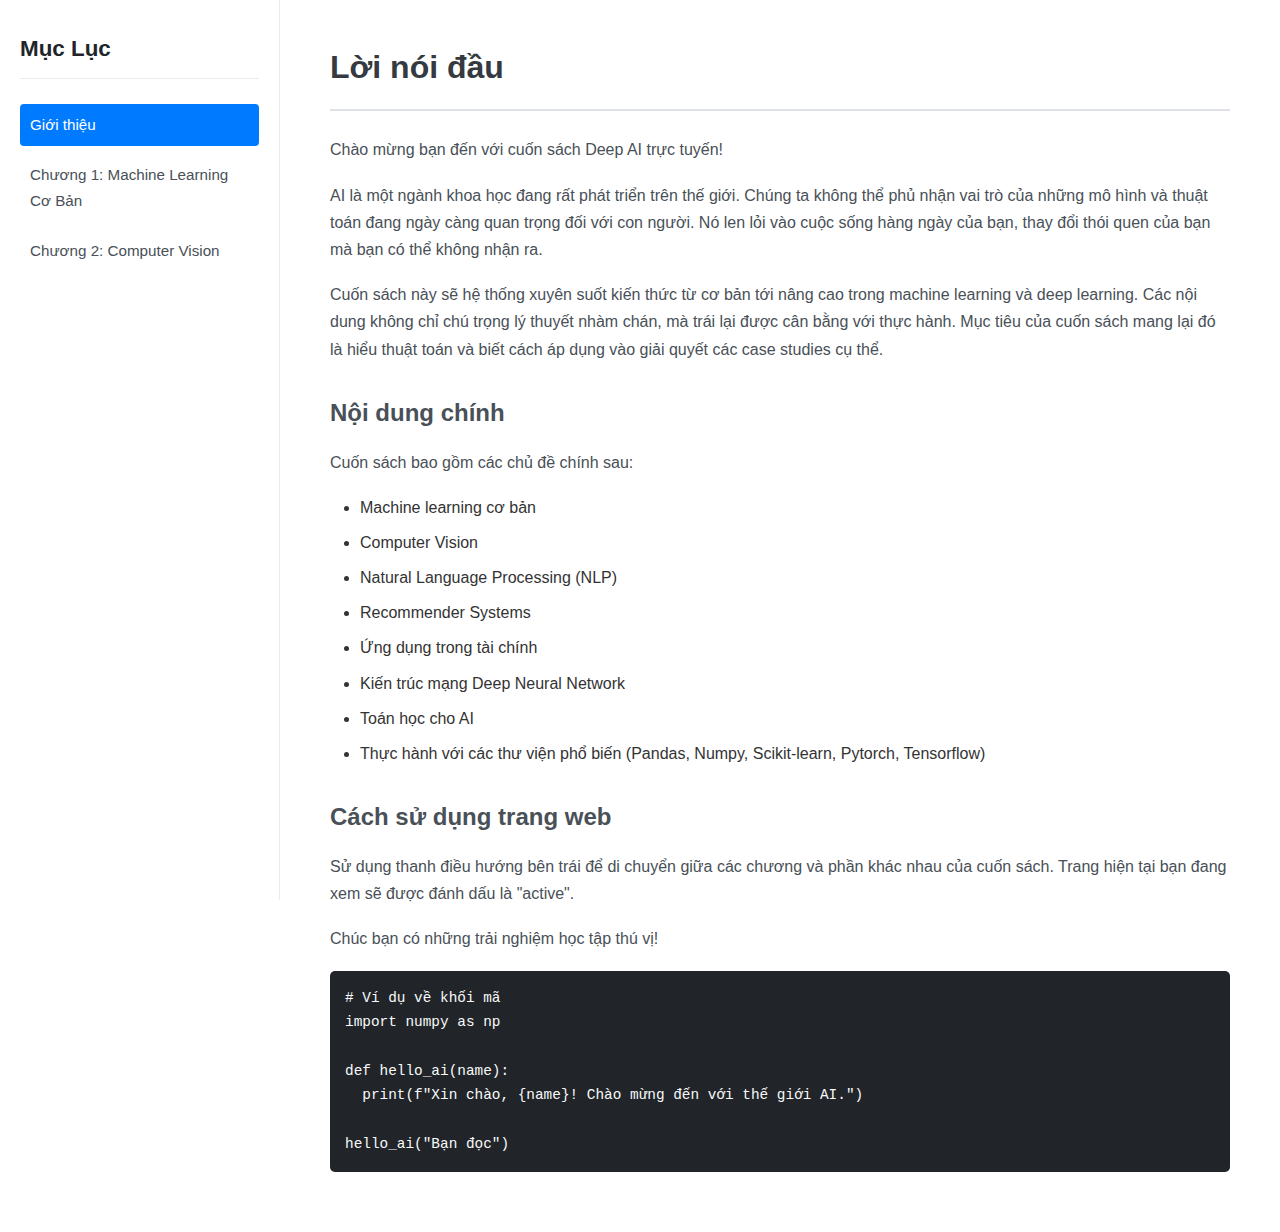
==== commit e1de63ef: "feat: sua lai code" ====
--- a/index.html
+++ b/index.html
@@ -3,906 +3,55 @@
 <head>
     <meta charset="UTF-8">
     <meta name="viewport" content="width=device-width, initial-scale=1.0">
-    <title>BE - NestJS Learning Path</title>
-    <style>
-        body {
-            font-family: -apple-system, BlinkMacSystemFont, "Segoe UI", Roboto, Helvetica, Arial, sans-serif, "Apple Color Emoji", "Segoe UI Emoji", "Segoe UI Symbol";
-            line-height: 1.6;
-            margin: 0;
-            padding: 0;
-            background-color: #f8f9fa;
-            color: #212529;
-        }
-        .container {
-            max-width: 960px;
-            margin: 20px auto;
-            padding: 20px;
-            background-color: #ffffff;
-            box-shadow: 0 0 10px rgba(0,0,0,0.1);
-            border-radius: 8px;
-        }
-        nav {
-            background-color: #e9ecef;
-            padding: 10px 0;
-            margin-bottom: 20px;
-            border-radius: 4px;
-        }
-        nav ul {
-            list-style: none;
-            padding: 0;
-            margin: 0;
-            text-align: center;
-        }
-        nav ul li {
-            display: inline-block;
-            margin: 0 10px;
-        }
-        nav ul li a {
-            text-decoration: none;
-            color: #007bff;
-            font-weight: 500;
-        }
-        nav ul li a:hover {
-            text-decoration: underline;
-        }
-        h1, h2, h3, h4 {
-            color: #343a40;
-            margin-top: 1.5em;
-            margin-bottom: 0.8em;
-        }
-        h1 {
-            text-align: center;
-            border-bottom: 2px solid #dee2e6;
-            padding-bottom: 10px;
-            margin-top: 0;
-        }
-        h2 {
-            border-bottom: 1px solid #e9ecef;
-            padding-bottom: 5px;
-        }
-        code {
-            background-color: #e9ecef;
-            padding: 0.2em 0.4em;
-            margin: 0;
-            font-size: 85%;
-            border-radius: 3px;
-            font-family: SFMono-Regular, Menlo, Monaco, Consolas, "Liberation Mono", "Courier New", monospace;
-        }
-        pre {
-            background-color: #343a40;
-            color: #f8f9fa;
-            padding: 15px;
-            border-radius: 5px;
-            overflow-x: auto;
-            font-size: 90%;
-        }
-        pre code {
-            background-color: transparent;
-            padding: 0;
-            margin: 0;
-            font-size: inherit;
-            color: inherit;
-        }
-        ul, ol {
-            padding-left: 20px;
-        }
-        li {
-            margin-bottom: 0.5em;
-        }
-        strong {
-            color: #495057;
-        }
-        table {
-            width: 100%;
-            border-collapse: collapse;
-            margin-bottom: 1em;
-        }
-        th, td {
-            border: 1px solid #dee2e6;
-            padding: 8px;
-            text-align: left;
-        }
-        th {
-            background-color: #e9ecef;
-        }
-        .note {
-            background-color: #fff3cd;
-            border-left: 5px solid #ffeeba;
-            padding: 10px;
-            margin: 15px 0;
-            border-radius: 4px;
-        }
-    </style>
+    <title>Trang Chủ - Sách Deep AI</title>
+    <link rel="stylesheet" href="css/style.css">
 </head>
 <body>
     <div class="container">
-        <h1>BE - Lộ trình học NestJS</h1>
+        <aside class="sidebar">
+            <h1>Mục Lục</h1>
+            <nav>
+                <ul>
+                    <li><a href="index.html" class="active">Giới thiệu</a></li>
+                    <li><a href="chuong1.html">Chương 1: Machine Learning Cơ Bản</a></li>
+                    <li><a href="chuong2.html">Chương 2: Computer Vision</a></li>
+                    <!-- Thêm các liên kết khác ở đây -->
+                </ul>
+            </nav>
+        </aside>
+        <main class="content">
+            <article>
+                <h2>Lời nói đầu</h2>
+                <p>Chào mừng bạn đến với cuốn sách Deep AI trực tuyến!</p>
+                <p>AI là một ngành khoa học đang rất phát triển trên thế giới. Chúng ta không thể phủ nhận vai trò của những mô hình và thuật toán đang ngày càng quan trọng đối với con người. Nó len lỏi vào cuộc sống hàng ngày của bạn, thay đổi thói quen của bạn mà bạn có thể không nhận ra.</p>
+                <p>Cuốn sách này sẽ hệ thống xuyên suốt kiến thức từ cơ bản tới nâng cao trong machine learning và deep learning. Các nội dung không chỉ chú trọng lý thuyết nhàm chán, mà trái lại được cân bằng với thực hành. Mục tiêu của cuốn sách mang lại đó là hiểu thuật toán và biết cách áp dụng vào giải quyết các case studies cụ thể.</p>
 
-        <nav>
-            <ul>
-                <li><a href="#js-ts">JavaScript/TypeScript</a></li>
-                <li><a href="#tools">Công cụ</a></li>
-                <li><a href="#nestjs">NestJS Framework</a></li>
-                <li><a href="#database">Cơ sở dữ liệu (MySQL)</a></li>
-                <li><a href="#web-api">Web & API</a></li>
-            </ul>
-        </nav>
+                <h3>Nội dung chính</h3>
+                <p>Cuốn sách bao gồm các chủ đề chính sau:</p>
+                <ul>
+                    <li>Machine learning cơ bản</li>
+                    <li>Computer Vision</li>
+                    <li>Natural Language Processing (NLP)</li>
+                    <li>Recommender Systems</li>
+                    <li>Ứng dụng trong tài chính</li>
+                    <li>Kiến trúc mạng Deep Neural Network</li>
+                    <li>Toán học cho AI</li>
+                    <li>Thực hành với các thư viện phổ biến (Pandas, Numpy, Scikit-learn, Pytorch, Tensorflow)</li>
+                </ul>
 
-        <section id="js-ts">
-            <h2>I. Kiến thức về Ngôn ngữ lập trình - JavaScript/TypeScript</h2>
+                <h3>Cách sử dụng trang web</h3>
+                <p>Sử dụng thanh điều hướng bên trái để di chuyển giữa các chương và phần khác nhau của cuốn sách. Trang hiện tại bạn đang xem sẽ được đánh dấu là "active".</p>
+                <p>Chúc bạn có những trải nghiệm học tập thú vị!</p>
 
-            <h3>1. Cài đặt môi trường</h3>
-            <ul>
-                <li>Cài đặt Node.js (bao gồm npm): Tải về từ <a href="https://nodejs.org/" target="_blank">nodejs.org</a>. Node.js là môi trường runtime để chạy JavaScript phía server.</li>
-                <li>Kiểm tra cài đặt: Mở terminal/command prompt và chạy <code>node -v</code> và <code>npm -v</code>.</li>
-                <li>Cài đặt TypeScript (global): <code>npm install -g typescript</code>. Kiểm tra bằng <code>tsc -v</code>.</li>
-            </ul>
+                <pre><code># Ví dụ về khối mã
+import numpy as np
 
-            <h3>2. Các khái niệm cơ bản JavaScript</h3>
-            <ul>
-                <li><strong>Biến (Variables):</strong> Khai báo với <code>var</code> (tránh dùng), <code>let</code> (biến có thể gán lại giá trị), <code>const</code> (hằng số, không thể gán lại sau khi khởi tạo).</li>
-                <li><strong>Kiểu dữ liệu (Data Types):</strong>
-                    <ul>
-                        <li>Nguyên thủy (Primitive): <code>string</code>, <code>number</code>, <code>boolean</code>, <code>null</code>, <code>undefined</code>, <code>symbol</code>, <code>bigint</code>.</li>
-                        <li>Đối tượng (Object): <code>object</code> (bao gồm arrays, functions, objects).</li>
-                    </ul>
-                </li>
-                <li><strong>Toán tử (Operators):</strong> Số học (<code>+</code>, <code>-</code>, <code>*</code>, <code>/</code>, <code>%</code>), gán (<code>=</code>, <code>+=</code>), so sánh (<code>==</code>, <code>===</code>, <code>!=</code>, <code>!==</code>, <code>></code>, <code><</code>), logic (<code>&&</code>, <code>||</code>, <code>!</code>), ba ngôi (<code>condition ? expr1 : expr2</code>), typeof, instanceof, v.v.</li>
-                <li><strong>Điều kiện (Conditionals):</strong> <code>if...else</code>, <code>switch...case</code>.</li>
-                <li><strong>Vòng lặp (Loops):</strong> <code>for</code>, <code>for...in</code> ( duyệt keys của object), <code>for...of</code> (duyệt values của iterable), <code>while</code>, <code>do...while</code>.</li>
-            </ul>
+def hello_ai(name):
+  print(f"Xin chào, {name}! Chào mừng đến với thế giới AI.")
 
-            <h3>3. Các khái niệm nâng cao JavaScript</h3>
-            <ul>
-                <li><strong>Hàm (Functions):</strong> Khai báo (<code>function name() {}</code>), biểu thức hàm (<code>const name = function() {}</code>), hàm mũi tên (<code>const name = () => {}</code>).</li>
-                <li><strong>Callback:</strong> Hàm được truyền vào một hàm khác như một đối số và được gọi lại sau khi một tác vụ hoàn thành. Thường dùng trong xử lý bất đồng bộ cũ.</li>
-                <li><strong>Promises:</strong> Đối tượng đại diện cho kết quả (thành công hoặc thất bại) của một hoạt động bất đồng bộ. Có các trạng thái: pending, fulfilled, rejected. Phương thức: <code>.then()</code>, <code>.catch()</code>, <code>.finally()</code>. Static methods: <code>Promise.all()</code>, <code>Promise.race()</code>, <code>Promise.resolve()</code>, <code>Promise.reject()</code>.</li>
-                <li><strong>Async/Await:</strong> Cú pháp "syntactic sugar" giúp viết code bất đồng bộ trông giống như code đồng bộ, dễ đọc và quản lý hơn Promises. <code>async</code> đánh dấu hàm chứa thao tác bất đồng bộ, <code>await</code> đợi Promise được giải quyết.</li>
-<pre><code class="language-javascript">async function fetchData() {
-  try {
-    const response = await fetch('https://api.example.com/data');
-    if (!response.ok) {
-      throw new Error('Network response was not ok');
-    }
-    const data = await response.json();
-    console.log(data);
-  } catch (error) {
-    console.error('Fetch error:', error);
-  }
-}
-</code></pre>
-                <li><strong>Object:</strong> Tập hợp các cặp key-value. Key là string hoặc symbol, value có thể là bất kỳ kiểu dữ liệu nào. Methods: <code>Object.keys()</code>, <code>Object.values()</code>, <code>Object.entries()</code>, <code>Object.assign()</code>, v.v.</li>
-                <li><strong>Class (ES6):</strong> Cú pháp tạo blueprint cho object. Bao gồm constructor, methods, static methods, getters/setters, inheritance (<code>extends</code>), <code>super()</code>.</li>
-                <li><strong>String Methods:</strong> <code>.length</code>, <code>.toUpperCase()</code>, <code>.toLowerCase()</code>, <code>.slice()</code>, <code>.substring()</code>, <code>.indexOf()</code>, <code>.includes()</code>, <code>.split()</code>, <code>.join()</code>, <code>.replace()</code>, <code>.trim()</code>, v.v.</li>
-                <li><strong>Number Methods:</strong> <code>.toFixed()</code>, <code>.toString()</code>, <code>parseInt()</code>, <code>parseFloat()</code>, <code>isNaN()</code>, <code>Number.isInteger()</code>, Math object (<code>Math.random()</code>, <code>Math.floor()</code>, <code>Math.ceil()</code>, <code>Math.round()</code>, <code>Math.max()</code>, <code>Math.min()</code>).</li>
-                <li><strong>Array Methods:</strong> <code>.length</code>, <code>.push()</code>, <code>.pop()</code>, <code>.shift()</code>, <code>.unshift()</code>, <code>.slice()</code>, <code>.splice()</code>, <code>.concat()</code>, <code>.join()</code>, <code>.forEach()</code>, <code>.map()</code>, <code>.filter()</code>, <code>.reduce()</code>, <code>.find()</code>, <code>.findIndex()</code>, <code>.some()</code>, <code>.every()</code>, <code>.sort()</code>, <code>.reverse()</code>, v.v.</li>
-                <li><strong>Scope:</strong> Phạm vi truy cập của biến (Global, Function/Local, Block scope với <code>let</code>/<code>const</code>). Closure: hàm con có thể truy cập biến của hàm cha ngay cả khi hàm cha đã thực thi xong.</li>
-                <li><strong>JSON (JavaScript Object Notation):</strong> Định dạng trao đổi dữ liệu nhẹ, dễ đọc/viết cho người, dễ phân tích/tạo cho máy. Methods: <code>JSON.stringify()</code> (object -> JSON string), <code>JSON.parse()</code> (JSON string -> object).</li>
-            </ul>
-
-            <h3>4. TypeScript</h3>
-            <p>TypeScript là một superset của JavaScript, bổ sung hệ thống kiểu tĩnh và các tính năng khác.</p>
-            <ul>
-                <li><strong>Type System:</strong> Khai báo kiểu cho biến, tham số hàm, giá trị trả về. Ví dụ: <code>let name: string = "NestJS";</code>, <code>function add(a: number, b: number): number { return a + b; }</code>.</li>
-                <li><strong>Class:</strong> Tương tự ES6 Class nhưng có thêm access modifiers (<code>public</code>, <code>private</code>, <code>protected</code>), khai báo thuộc tính trong constructor.</li>
-                <li><strong>Interface:</strong> Định nghĩa "contract" cho cấu trúc của object. Chỉ định các thuộc tính và phương thức mà một đối tượng phải có. Không được biên dịch ra JavaScript.</li>
-<pre><code class="language-typescript">interface User {
-  id: number;
-  name: string;
-  email?: string; // Optional property
-  readonly role: string; // Read-only property
-  getInfo(): string;
-}
-</code></pre>
-                <li><strong>Enums:</strong> Tập hợp các hằng số có tên. Giúp code dễ đọc và bảo trì hơn.</li>
-<pre><code class="language-typescript">enum Role {
-  ADMIN = 'ADMIN',
-  USER = 'USER',
-  GUEST = 'GUEST'
-}
-let userRole: Role = Role.ADMIN;
-</code></pre>
-                <li><strong>Type Alias:</strong> Đặt tên mới cho một kiểu dữ liệu (có thể là kiểu nguyên thủy, union, intersection, tuple, v.v.).</li>
-<pre><code class="language-typescript">type StringOrNumber = string | number;
-type UserId = number;
-</code></pre>
-                <li><strong>Generics:</strong> Cho phép viết code tái sử dụng được với nhiều kiểu dữ liệu khác nhau mà vẫn đảm bảo type safety.</li>
-<pre><code class="language-typescript">function identity<T>(arg: T): T {
-  return arg;
-}
-let output1 = identity<string>("myString");
-let output2 = identity<number>(123);
-</code></pre>
-            </ul>
-        </section>
-
-        <section id="tools">
-            <h2>II. Khả năng sử dụng công cụ</h2>
-            <ul>
-                <li><strong>Git, GitLab/GitHub/Bitbucket:</strong> Hệ thống quản lý phiên bản phân tán. Các lệnh cơ bản: <code>git clone</code>, <code>git add</code>, <code>git commit</code>, <code>git push</code>, <code>git pull</code>, <code>git branch</code>, <code>git checkout</code>, <code>git merge</code>, <code>git log</code>. Hiểu về workflow (e.g., Gitflow). GitLab/GitHub/Bitbucket là nền tảng hosting Git repository và cung cấp các tính năng CI/CD, issue tracking.</li>
-                <li><strong>Postman/Insomnia:</strong> Công cụ để kiểm thử API. Gửi các loại request (GET, POST, PUT, DELETE,...), quản lý environments, viết test scripts.</li>
-                <li><strong>IDE (Integrated Development Environment):</strong> Môi trường phát triển tích hợp. Phổ biến cho NestJS: Visual Studio Code (VS Code). Tính năng: code completion, debugging, terminal tích hợp, extensions (ESLint, Prettier, GitLens,...).</li>
-                <li><strong>DBMS (Database Management System):</strong> Công cụ quản lý cơ sở dữ liệu. Ví dụ: DBeaver, MySQL Workbench, pgAdmin (cho PostgreSQL), TablePlus. Dùng để xem dữ liệu, viết query, quản lý schema.</li>
-                <li><strong>Package Manager (npm, yarn):</strong> Công cụ quản lý thư viện/dependencies cho dự án Node.js. Lệnh cơ bản: <code>npm install <package></code>, <code>npm run <script></code>, <code>yarn add <package></code>, <code>yarn <script></code>. Hiểu về file <code>package.json</code> và <code>package-lock.json</code> / <code>yarn.lock</code>.</li>
-                <li><strong>Eslint, Prettier:</strong> Công cụ phân tích code tĩnh (Linting) và định dạng code (Formatting). Giúp đảm bảo code style nhất quán, phát hiện lỗi tiềm ẩn. Thường tích hợp vào IDE và quy trình CI.</li>
-            </ul>
-        </section>
-
-        <section id="nestjs">
-            <h2>III. Kiến thức về Thư viện, Framework (NestJS)</h2>
-
-            <h3>1. Cài đặt môi trường, runtime</h3>
-            <ul>
-                <li>Cần Node.js (phiên bản LTS được khuyến nghị).</li>
-                <li>Cài đặt NestJS CLI: <code>npm i -g @nestjs/cli</code>.</li>
-                <li>Tạo dự án mới: <code>nest new project-name</code>.</li>
-                <li>Chạy ứng dụng dev: <code>npm run start:dev</code> (hoặc <code>yarn start:dev</code>).</li>
-            </ul>
-
-            <h3>2. NestJS CLI</h3>
-            <p>Công cụ dòng lệnh giúp khởi tạo dự án và tạo các thành phần cơ bản (scaffolding).</p>
-            <ul>
-                <li><code>nest new <name></code>: Tạo dự án mới.</li>
-                <li><code>nest generate module <name></code> (hoặc <code>nest g mo <name></code>): Tạo module.</li>
-                <li><code>nest generate controller <name></code> (hoặc <code>nest g co <name></code>): Tạo controller.</li>
-                <li><code>nest generate service <name></code> (hoặc <code>nest g s <name></code>): Tạo service.</li>
-                <li><code>nest generate guard <name></code> (hoặc <code>nest g gu <name></code>): Tạo guard.</li>
-                <li><code>nest generate pipe <name></code> (hoặc <code>nest g pi <name></code>): Tạo pipe.</li>
-                <li><code>nest generate interface <name></code> (hoặc <code>nest g itf <name></code>): Tạo interface (ít dùng hơn class/DTO).</li>
-                <li><code>nest generate class <name></code> (hoặc <code>nest g cl <name></code>): Tạo class.</li>
-                <li>... và nhiều thành phần khác (middleware, interceptor, filter, resource).</li>
-            </ul>
-
-            <h3>3. Modules (<code>@Module()</code>)</h3>
-            <p>Tổ chức code thành các đơn vị logic. Mỗi ứng dụng NestJS có ít nhất một root module (<code>AppModule</code>). Một module đóng gói controllers, providers (services), và có thể import/export các module khác.</p>
-            <ul>
-                <li><code>providers</code>: Danh sách các services sẽ được khởi tạo bởi Nest injector và có thể inject vào các thành phần khác trong module này.</li>
-                <li><code>controllers</code>: Danh sách các controllers cần được khởi tạo trong module này.</li>
-                <li><code>imports</code>: Danh sách các module khác mà module này cần sử dụng (để truy cập các providers đã được export).</li>
-                <li><code>exports</code>: Danh sách các providers của module này mà muốn cung cấp cho các module khác import nó.</li>
-            </ul>
-<pre><code class="language-typescript">import { Module } from '@nestjs/common';
-import { UsersController } from './users.controller';
-import { UsersService } from './users.service';
-
-@Module({
-  imports: [], // Import other modules if needed
-  controllers: [UsersController],
-  providers: [UsersService],
-  exports: [UsersService] // Export service if needed by other modules
-})
-export class UsersModule {}
-</code></pre>
-
-            <h3>4. Controllers (<code>@Controller()</code>)</h3>
-            <p>Chịu trách nhiệm xử lý các request đến và trả về response cho client. Định nghĩa các route và HTTP method tương ứng.</p>
-            <ul>
-                <li>Decorators định tuyến: <code>@Get()</code>, <code>@Post()</code>, <code>@Put()</code>, <code>@Patch()</code>, <code>@Delete()</code>, <code>@All()</code>. Có thể truyền path vào (e.g., <code>@Get(':id')</code>).</li>
-                <li>Decorators truy cập request data: <code>@Req()</code>, <code>@Res()</code>, <code>@Next()</code>, <code>@Session()</code>, <code>@Param()</code>, <code>@Body()</code>, <code>@Query()</code>, <code>@Headers()</code>, <code>@Ip()</code>.</li>
-            </ul>
-<pre><code class="language-typescript">import { Controller, Get, Post, Body, Param, Query } from '@nestjs/common';
-import { UsersService } from './users.service';
-import { CreateUserDto } from './dto/create-user.dto';
-
-@Controller('users') // Route prefix: /users
-export class UsersController {
-  constructor(private readonly usersService: UsersService) {}
-
-  @Post()
-  create(@Body() createUserDto: CreateUserDto) {
-    return this.usersService.create(createUserDto);
-  }
-
-  @Get()
-  findAll(@Query('role') role?: string) {
-    return this.usersService.findAll(role);
-  }
-
-  @Get(':id')
-  findOne(@Param('id') id: string) {
-    return this.usersService.findOne(+id); // Convert id to number
-  }
-}
-</code></pre>
-
-            <h3>5. Services (<code>@Injectable()</code>)</h3>
-            <p>Chứa logic nghiệp vụ (business logic). Tách biệt logic khỏi controller. Services được cung cấp (provided) trong module và có thể được inject vào controllers hoặc các services khác thông qua Dependency Injection.</p>
-<pre><code class="language-typescript">import { Injectable, NotFoundException } from '@nestjs/common';
-import { CreateUserDto } from './dto/create-user.dto';
-// Assume User entity/interface exists
-
-@Injectable()
-export class UsersService {
-  private users = []; // In-memory example, replace with DB logic
-
-  create(createUserDto: CreateUserDto) {
-    const newUser = { id: Date.now(), ...createUserDto };
-    this.users.push(newUser);
-    return newUser;
-  }
-
-  findAll(role?: string) {
-    if (role) {
-      return this.users.filter(user => user.role === role);
-    }
-    return this.users;
-  }
-
-  findOne(id: number) {
-    const user = this.users.find(user => user.id === id);
-    if (!user) {
-      throw new NotFoundException(`User with ID ${id} not found`);
-    }
-    return user;
-  }
-  // ... update, remove methods
-}
-</code></pre>
-
-            <h3>6. DTOs (Data Transfer Objects)</h3>
-            <p>Đối tượng dùng để định nghĩa cấu trúc dữ liệu truyền qua mạng (thường là request body). Thường là các class đơn giản với các thuộc tính. Kết hợp với Validation Pipes để xác thực dữ liệu đầu vào.</p>
-<pre><code class="language-typescript">// src/users/dto/create-user.dto.ts
-import { IsString, IsEmail, IsNotEmpty, MinLength } from 'class-validator';
-
-export class CreateUserDto {
-  @IsString()
-  @IsNotEmpty()
-  @MinLength(3)
-  name: string;
-
-  @IsEmail()
-  @IsNotEmpty()
-  email: string;
-
-  // Add other properties as needed
-}
-</code></pre>
-
-            <h3>7. Validation</h3>
-            <p>Sử dụng thư viện <code>class-validator</code> và <code>class-transformer</code> để xác thực và biến đổi dữ liệu đến (thường là DTOs).</p>
-            <ul>
-                <li><code>class-validator</code>: Cung cấp các decorators (<code>@IsString</code>, <code>@IsInt</code>, <code>@IsEmail</code>, <code>@MinLength</code>, etc.) để định nghĩa quy tắc validation trên thuộc tính của class (DTO).</li>
-                <li><code>class-transformer</code>: Giúp biến đổi plain object (từ JSON) thành instance của class (DTO) và ngược lại. Cần thiết để validation hoạt động đúng.</li>
-                <li><code>ValidationPipe</code>: Một built-in pipe của NestJS. Tự động áp dụng validation dựa trên decorators trong DTO. Thường được áp dụng global trong <code>main.ts</code> hoặc cục bộ tại controller/handler.</li>
-            </ul>
-<pre><code class="language-typescript">// main.ts
-import { ValidationPipe } from '@nestjs/common';
-// ... other imports
-
-async function bootstrap() {
-  const app = await NestFactory.create(AppModule);
-  app.useGlobalPipes(new ValidationPipe({
-    whitelist: true, // Strip properties not defined in DTO
-    forbidNonWhitelisted: true, // Throw error if extra properties are present
-    transform: true, // Automatically transform payload to DTO instance
-    transformOptions: {
-      enableImplicitConversion: true, // Allow implicit type conversion (e.g., string query param to number)
-    },
-  }));
-  await app.listen(3000);
-}
-bootstrap();
-</code></pre>
-
-            <h3>8. Middleware, Pipes, Guards và Interceptors</h3>
-            <p>Các thành phần xử lý request/response lifecycle trong NestJS:</p>
-            <ul>
-                <li><strong>Middleware:</strong> Thực thi trước route handler. Có thể thay đổi request/response object, gọi <code>next()</code> để chuyển sang middleware/handler tiếp theo, hoặc kết thúc chu trình. Dùng cho logging, CORS, authentication cơ bản,... Implement interface <code>NestMiddleware</code> hoặc dùng function.</li>
-                <li><strong>Pipes (<code>@Injectable()</code>, <code>PipeTransform</code>):</strong> Thực thi trước route handler, sau middleware. Dùng để <strong>biến đổi (transformation)</strong> dữ liệu đầu vào (e.g., string -> number) hoặc <strong>xác thực (validation)</strong> dữ liệu. Ví dụ: <code>ValidationPipe</code>, <code>ParseIntPipe</code>.</li>
-                <li><strong>Guards (<code>@Injectable()</code>, <code>CanActivate</code>):</strong> Thực thi trước route handler, sau middleware và pipes. Xác định xem request có được phép tiếp tục hay không (<strong>authorization</strong>). Trả về boolean hoặc Promise/Observable<boolean>. Nếu trả về false (hoặc throw exception), request bị từ chối. Dùng cho kiểm tra quyền, role-based access control.</li>
-                <li><strong>Interceptors (<code>@Injectable()</code>, <code>NestInterceptor</code>):</strong> Thực thi trước và sau route handler. Cho phép "bao bọc" quá trình thực thi handler. Dùng để:
-                    <ul>
-                        <li>Biến đổi kết quả trả về từ handler.</li>
-                        <li>Biến đổi exception được throw ra.</li>
-                        <li>Mở rộng logic cơ bản của handler (e.g., caching, logging response time).</li>
-                        <li>Override hoàn toàn handler (ít phổ biến).</li>
-                    </ul>
-                    Sử dụng phương thức <code>intercept(context, next)</code> và <code>next.handle().pipe(...)</code> (với RxJS operators).
-                </li>
-            </ul>
-            <p>Thứ tự thực thi: Middleware -> Guards -> Interceptors (before) -> Pipes -> Controller Handler -> Interceptors (after) -> Exception Filters (nếu có lỗi).</p>
-
-            <h3>9. Dependency Injection (DI)</h3>
-            <p>Là một design pattern cốt lõi của NestJS. Container của Nest (IoC container) quản lý việc khởi tạo và "tiêm" (inject) các dependencies (thường là services) vào các class khác (controllers, services, guards, etc.) thông qua constructor.</p>
-            <ul>
-                <li>Các class cần được inject (providers) phải được đánh dấu bằng <code>@Injectable()</code> và đăng ký trong mảng <code>providers</code> của module.</li>
-                <li>Việc inject được thực hiện trong constructor của class phụ thuộc.</li>
-            </ul>
-<pre><code class="language-typescript">@Controller('cats')
-export class CatsController {
-  // NestJS injects an instance of CatsService here
-  constructor(private readonly catsService: CatsService) {}
-
-  @Get()
-  findAll(): Cat[] {
-    return this.catsService.findAll();
-  }
-}
-</code></pre>
-
-            <h3>10. Connect database: TypeORM, Entity</h3>
-            <ul>
-                <li><strong>TypeORM:</strong> Một ORM (Object-Relational Mapper) phổ biến cho TypeScript và JavaScript. Giúp tương tác với database bằng cách sử dụng object và class thay vì viết SQL thuần. Hỗ trợ nhiều loại DB (MySQL, PostgreSQL, SQLite, MongoDB, etc.).</li>
-                <li><strong>Cài đặt:</strong> <code>npm install @nestjs/typeorm typeorm mysql2</code> (ví dụ cho MySQL).</li>
-                <li><strong>Configuration:</strong> Cấu hình kết nối trong <code>AppModule</code> (hoặc module riêng) sử dụng <code>TypeOrmModule.forRoot({...})</code> hoặc <code>TypeOrmModule.forRootAsync({...})</code> (để dùng ConfigService).</li>
-                <li><strong>Entity (<code>@Entity()</code>):</strong> Class đại diện cho một bảng trong database. Các thuộc tính của class tương ứng với các cột, được đánh dấu bằng decorators như <code>@PrimaryGeneratedColumn()</code>, <code>@Column()</code>, <code>@CreateDateColumn()</code>, <code>@UpdateDateColumn()</code>, <code>@ManyToOne()</code>, <code>@OneToMany()</code>, <code>@ManyToMany()</code>.</li>
-                <li><strong>Repository:</strong> Đối tượng cung cấp các phương thức để tương tác với bảng tương ứng (<code>find</code>, <code>findOne</code>, <code>save</code>, <code>update</code>, <code>delete</code>, <code>createQueryBuilder</code>,...). Inject Repository vào Service bằng <code>@InjectRepository(EntityName)</code> trong constructor của Service.</li>
-            </ul>
-<pre><code class="language-typescript">// src/users/entities/user.entity.ts
-import { Entity, Column, PrimaryGeneratedColumn, CreateDateColumn, UpdateDateColumn } from 'typeorm';
-
-@Entity() // Decorator marks class as a TypeORM entity (maps to 'user' table by default)
-export class User {
-  @PrimaryGeneratedColumn()
-  id: number;
-
-  @Column({ length: 100 })
-  name: string;
-
-  @Column({ unique: true })
-  email: string;
-
-  @Column({ nullable: true }) // Column can be null
-  bio?: string;
-
-  @CreateDateColumn()
-  createdAt: Date;
-
-  @UpdateDateColumn()
-  updatedAt: Date;
-}
-</code></pre>
-<pre><code class="language-typescript">// src/users/users.service.ts
-import { Injectable } from '@nestjs/common';
-import { InjectRepository } from '@nestjs/typeorm';
-import { Repository } from 'typeorm';
-import { User } from './entities/user.entity';
-import { CreateUserDto } from './dto/create-user.dto';
-
-@Injectable()
-export class UsersService {
-  constructor(
-    @InjectRepository(User) // Inject the repository for the User entity
-    private usersRepository: Repository<User>,
-  ) {}
-
-  async create(createUserDto: CreateUserDto): Promise<User> {
-    const newUser = this.usersRepository.create(createUserDto); // Create entity instance
-    return this.usersRepository.save(newUser); // Save to database
-  }
-
-  async findAll(): Promise<User[]> {
-    return this.usersRepository.find(); // SELECT * FROM user
-  }
-
-  async findOne(id: number): Promise<User | null> {
-    return this.usersRepository.findOneBy({ id }); // SELECT * FROM user WHERE id = ?
-  }
-
-  // ... update, remove methods using repository
-}
-</code></pre>
-
-            <h3>11. Authentication và Authorization</h3>
-            <ul>
-                <li><strong>Authentication (Xác thực):</strong> Xác định danh tính người dùng (Who are you?). Thường dùng JWT (JSON Web Tokens) hoặc session-based. NestJS cung cấp module <code>@nestjs/passport</code> để tích hợp với thư viện Passport.js, hỗ trợ nhiều chiến lược (local, jwt, oauth).</li>
-                <li><strong>Authorization (Phân quyền):</strong> Xác định quyền hạn của người dùng đã xác thực (What can you do?). Thường được triển khai bằng Guards. Kiểm tra role, permissions của user trong Guard.</li>
-                <li><strong>JWT Workflow (phổ biến):</strong>
-                    1. User login với username/password.
-                    2. Server xác thực, nếu thành công, tạo JWT chứa thông tin user (e.g., userId, role) và ký bằng secret key.
-                    3. Server gửi JWT về client.
-                    4. Client lưu JWT (localStorage, sessionStorage, cookie) và gửi kèm trong Header (thường là <code>Authorization: Bearer <token></code>) của các request sau.
-                    5. Server dùng một Guard (e.g., <code>AuthGuard('jwt')</code>) để xác thực JWT trên mỗi request cần bảo vệ. Nếu hợp lệ, thông tin user từ token được gắn vào request (thường là <code>req.user</code>).
-                </li>
-            </ul>
-
-            <h3>12. Logging</h3>
-            <p>Ghi lại thông tin về hoạt động của ứng dụng, lỗi, request,...</p>
-            <ul>
-                <li>NestJS có built-in logger dựa trên <code>console</code>.</li>
-                <li>Có thể custom logger bằng cách implement interface <code>LoggerService</code>.</li>
-                <li>Sử dụng các thư viện logging mạnh mẽ hơn như Winston hoặc Pino, tích hợp thông qua custom logger hoặc module.</li>
-                <li>Log trong services, controllers, exception filters,...</li>
-            </ul>
-
-            <h3>13. Notification với Firebase (FCM)</h3>
-            <p>Gửi push notification đến client (mobile/web) thông qua Firebase Cloud Messaging.</p>
-            <ul>
-                <li>Sử dụng thư viện <code>firebase-admin</code> cho Node.js.</li>
-                <li>Tạo một Service riêng để xử lý việc gửi notification.</li>
-                <li>Cấu hình Firebase Admin SDK với service account key.</li>
-                <li>Lưu device tokens của user trong DB.</li>
-                <li>Gọi phương thức <code>admin.messaging().send()</code> hoặc <code>sendToDevice()</code>, <code>sendMulticast()</code>,... để gửi thông báo.</li>
-            </ul>
-
-            <h3>14. Transactions</h3>
-            <p>Đảm bảo một chuỗi các thao tác database được thực hiện thành công toàn bộ hoặc không thực hiện gì cả (atomicity).</p>
-            <ul>
-                <li>TypeORM cung cấp nhiều cách để quản lý transaction:
-                    <ul>
-                        <li><code>entityManager.transaction(async transactionalEntityManager => { ... })</code>: Cách tiếp cận cấp cao, tự động commit/rollback.</li>
-                        <li>Sử dụng <code>QueryRunner</code>: Cấp thấp hơn, cho phép kiểm soát thủ công <code>startTransaction()</code>, <code>commitTransaction()</code>, <code>rollbackTransaction()</code>.</li>
-                        <li>Decorator <code>@Transaction()</code> và <code>@TransactionRepository()</code> (cần cài đặt thêm).</li>
-                    </ul>
-                </li>
-                <li>Quan trọng khi thực hiện nhiều thao tác ghi (insert/update/delete) liên quan đến nhau.</li>
-            </ul>
-
-            <h3>15. CRUD Operations</h3>
-            <p>Các thao tác cơ bản với dữ liệu: Create, Read, Update, Delete. Đây là nền tảng của hầu hết các API RESTful.</p>
-            <ul>
-                <li><strong>Create:</strong> Thường dùng <code>POST</code> request. Controller nhận DTO từ body, gọi service, service dùng repository để <code>save()</code> hoặc <code>insert()</code>.</li>
-                <li><strong>Read (List):</strong> Thường dùng <code>GET</code> request (e.g., <code>/users</code>). Controller gọi service, service dùng repository <code>find()</code>. Hỗ trợ filter, pagination.</li>
-                <li><strong>Read (Detail):</strong> Thường dùng <code>GET</code> request với ID (e.g., <code>/users/:id</code>). Controller nhận ID từ param, gọi service, service dùng repository <code>findOneBy()</code>. Xử lý trường hợp not found.</li>
-                <li><strong>Update:</strong> Thường dùng <code>PUT</code> (thay thế toàn bộ) hoặc <code>PATCH</code> (cập nhật một phần). Controller nhận ID từ param và DTO từ body, gọi service, service tìm entity, cập nhật và <code>save()</code>.</li>
-                <li><strong>Delete:</strong> Thường dùng <code>DELETE</code> request với ID (e.g., <code>/users/:id</code>). Controller nhận ID từ param, gọi service, service dùng repository <code>delete()</code> hoặc <code>remove()</code>. Có thể là soft delete (đánh dấu đã xóa) hoặc hard delete.</li>
-            </ul>
-
-            <h3>16. Filter và Pagination</h3>
-            <p>Chức năng cần thiết cho các API trả về danh sách dữ liệu lớn.</p>
-            <ul>
-                <li><strong>Filtering:</strong> Lọc dữ liệu dựa trên các tiêu chí gửi từ client (thường qua query parameters, e.g., <code>/posts?status=published&authorId=1</code>). Trong service, xây dựng điều kiện <code>where</code> cho câu query TypeORM (dùng <code>find({ where: {...} })</code> hoặc QueryBuilder).</li>
-                <li><strong>Pagination:</strong> Chia danh sách kết quả thành các trang để giảm tải cho client và server.
-                    <ul>
-                        <li>Thường dùng query parameters <code>page</code> và <code>limit</code> (hoặc <code>offset</code> và <code>limit</code>).</li>
-                        <li>Trong service, sử dụng <code>skip</code> và <code>take</code> trong TypeORM: <code>find({ skip: (page - 1) * limit, take: limit, where: {...} })</code>.</li>
-                        <li>Trả về không chỉ dữ liệu trang hiện tại mà còn thông tin phân trang (tổng số item, tổng số trang, trang hiện tại).</li>
-                    </ul>
-                </li>
-                <li>Thường tạo một DTO riêng cho query parameters (e.g., <code>PaginationQueryDto</code>) để validation và typing.</li>
-            </ul>
-        </section>
-
-        <section id="database">
-            <h2>IV. Kiến thức về Cơ sở dữ liệu (MySQL)</h2>
-
-             <h3>1. Cài đặt môi trường</h3>
-            <ul>
-                <li>Cài đặt MySQL Server: Tải từ trang chủ MySQL hoặc dùng package manager (brew, apt) hoặc Docker.</li>
-                <li>Cài đặt công cụ quản lý: MySQL Workbench (official), DBeaver, TablePlus, etc.</li>
-                <li>Kết nối đến server từ công cụ quản lý hoặc ứng dụng.</li>
-            </ul>
-
-            <h3>2. Các khái niệm</h3>
-            <ul>
-                <li><strong>Database (Cơ sở dữ liệu):</strong> Tập hợp các dữ liệu được tổ chức, thường là các bảng liên quan.</li>
-                <li><strong>Table (Bảng):</strong> Cấu trúc chứa dữ liệu, gồm các hàng (rows/records) và cột (columns/fields).</li>
-                <li><strong>Row/Record (Hàng/Bản ghi):</strong> Một mục dữ liệu cụ thể trong bảng.</li>
-                <li><strong>Column/Field (Cột/Trường):</strong> Một thuộc tính dữ liệu của các bản ghi trong bảng, có kiểu dữ liệu xác định.</li>
-                <li><strong>Primary Key (Khóa chính):</strong> Một hoặc nhiều cột định danh duy nhất mỗi hàng trong bảng. Không được phép NULL.</li>
-                <li><strong>Foreign Key (Khóa ngoại):</strong> Một hoặc nhiều cột trong một bảng tham chiếu đến khóa chính của bảng khác, tạo mối quan hệ giữa các bảng.</li>
-                <li><strong>Index (Chỉ mục):</strong> Cấu trúc dữ liệu đặc biệt giúp tăng tốc độ truy vấn dữ liệu (SELECT). Trade-off: làm chậm thao tác ghi (INSERT, UPDATE, DELETE) và tốn dung lượng lưu trữ.</li>
-                <li><strong>Schema:</strong> Cấu trúc logic của database (các bảng, cột, kiểu dữ liệu, mối quan hệ, ràng buộc).</li>
-            </ul>
-
-            <h3>3. Các kiểu dữ liệu phổ biến trong MySQL</h3>
-            <ul>
-                <li><strong>Số nguyên:</strong> <code>TINYINT</code>, <code>SMALLINT</code>, <code>MEDIUMINT</code>, <code>INT</code> (<code>INTEGER</code>), <code>BIGINT</code>. Có thể là <code>UNSIGNED</code>.</li>
-                <li><strong>Số thực:</strong> <code>FLOAT</code>, <code>DOUBLE</code>, <code>DECIMAL</code> (<code>NUMERIC</code>) - dùng cho giá trị tiền tệ, cần độ chính xác cao.</li>
-                <li><strong>Chuỗi ký tự:</strong>
-                    <ul>
-                        <li><code>CHAR(n)</code>: Độ dài cố định.</li>
-                        <li><code>VARCHAR(n)</code>: Độ dài thay đổi (tối đa n ký tự).</li>
-                        <li><code>TINYTEXT</code>, <code>TEXT</code>, <code>MEDIUMTEXT</code>, <code>LONGTEXT</code>: Lưu trữ văn bản dài.</li>
-                    </ul>
-                </li>
-                <li><strong>Ngày giờ:</strong> <code>DATE</code> (YYYY-MM-DD), <code>TIME</code> (HH:MM:SS), <code>DATETIME</code> (YYYY-MM-DD HH:MM:SS), <code>TIMESTAMP</code> (tương tự DATETIME nhưng có khoảng giá trị và xử lý timezone khác biệt), <code>YEAR</code>.</li>
-                <li><strong>Boolean:</strong> Thường dùng <code>TINYINT(1)</code> (0 là false, 1 là true).</li>
-                <li><strong>Enum:</strong> <code>ENUM('value1', 'value2', ...)</code> - giới hạn giá trị cột trong một danh sách định trước.</li>
-                <li><strong>Set:</strong> <code>SET('value1', 'value2', ...)</code> - có thể chứa 0 hoặc nhiều giá trị từ danh sách định trước.</li>
-                <li><strong>JSON:</strong> Lưu trữ dữ liệu dạng JSON.</li>
-                <li><strong>Binary:</strong> <code>BINARY</code>, <code>VARBINARY</code>, <code>TINYBLOB</code>, <code>BLOB</code>, <code>MEDIUMBLOB</code>, <code>LONGBLOB</code> (lưu dữ liệu nhị phân như ảnh, file).</li>
-            </ul>
-
-            <h3>4. Các câu lệnh SQL cơ bản (Data Manipulation Language - DML)</h3>
-            <ul>
-                <li><strong><code>SELECT</code>:</strong> Truy vấn/lấy dữ liệu từ bảng.</li>
-<pre><code class="language-sql">-- Lấy tất cả cột từ bảng users
-SELECT * FROM users;
-
--- Lấy cột name và email từ bảng users có status là 'active'
-SELECT name, email
-FROM users
-WHERE status = 'active' AND age > 18
-ORDER BY name ASC -- Sắp xếp tăng dần theo tên
-LIMIT 10 OFFSET 20; -- Lấy 10 bản ghi, bắt đầu từ bản ghi thứ 21 (phân trang)
-</code></pre>
-                <li><strong><code>INSERT</code>:</strong> Thêm bản ghi mới vào bảng.</li>
-<pre><code class="language-sql">-- Thêm một user mới
-INSERT INTO users (name, email, age)
-VALUES ('John Doe', 'john.doe@example.com', 30);
-
--- Thêm nhiều user
-INSERT INTO users (name, email, age) VALUES
-('Jane Smith', 'jane.smith@example.com', 25),
-('Peter Jones', 'peter.jones@example.com', 40);
-</code></pre>
-                <li><strong><code>UPDATE</code>:</strong> Cập nhật bản ghi hiện có trong bảng. <strong>Luôn dùng <code>WHERE</code> cẩn thận!</strong></li>
-<pre><code class="language-sql">-- Cập nhật email cho user có id = 1
-UPDATE users
-SET email = 'new.email@example.com', updatedAt = NOW()
-WHERE id = 1;
-</code></pre>
-                <li><strong><code>DELETE</code>:</strong> Xóa bản ghi khỏi bảng. <strong>Luôn dùng <code>WHERE</code> cẩn thận!</strong></li>
-<pre><code class="language-sql">-- Xóa user có id = 5
-DELETE FROM users
-WHERE id = 5;
-</code></pre>
-            </ul>
-
-            <h3>5. Các thao tác với bảng (Data Definition Language - DDL)</h3>
-            <ul>
-                <li><strong><code>CREATE TABLE</code>:</strong> Tạo bảng mới.</li>
-<pre><code class="language-sql">CREATE TABLE products (
-    id INT AUTO_INCREMENT PRIMARY KEY,
-    name VARCHAR(255) NOT NULL,
-    description TEXT NULL,
-    price DECIMAL(10, 2) DEFAULT 0.00,
-    stock INT UNSIGNED DEFAULT 0,
-    categoryId INT,
-    createdAt TIMESTAMP DEFAULT CURRENT_TIMESTAMP,
-    updatedAt TIMESTAMP DEFAULT CURRENT_TIMESTAMP ON UPDATE CURRENT_TIMESTAMP,
-    FOREIGN KEY (categoryId) REFERENCES categories(id) ON DELETE SET NULL
-);
-</code></pre>
-                <li><strong><code>ALTER TABLE</code>:</strong> Chỉnh sửa cấu trúc bảng hiện có (thêm/xóa/sửa cột, ràng buộc, index).</li>
-<pre><code class="language-sql">-- Thêm cột mới
-ALTER TABLE products ADD COLUMN sku VARCHAR(100) UNIQUE AFTER name;
-
--- Sửa kiểu dữ liệu cột
-ALTER TABLE products MODIFY COLUMN price DECIMAL(12, 2);
-
--- Xóa cột
-ALTER TABLE products DROP COLUMN description;
-
--- Thêm index
-ALTER TABLE products ADD INDEX idx_name (name);
-
--- Thêm ràng buộc khóa ngoại
-ALTER TABLE products ADD CONSTRAINT fk_category FOREIGN KEY (categoryId) REFERENCES categories(id);
-</code></pre>
-                <li><strong><code>DROP TABLE</code>:</strong> Xóa bảng (mất cả cấu trúc và dữ liệu).</li>
-<pre><code class="language-sql">DROP TABLE products;</code></pre>
-                <li><strong><code>CREATE DATABASE</code>, <code>DROP DATABASE</code>:</strong> Tạo/Xóa database.</li>
-            </ul>
-
-             <h3>6. Ràng buộc (Constraints) và Chỉ mục (Indexes)</h3>
-            <ul>
-                <li><strong>Ràng buộc (Constraints):</strong> Quy tắc áp đặt lên dữ liệu trong bảng để đảm bảo tính toàn vẹn và hợp lệ.
-                    <ul>
-                        <li><code>PRIMARY KEY</code>: Định danh duy nhất, không NULL.</li>
-                        <li><code>FOREIGN KEY</code>: Đảm bảo tính toàn vẹn tham chiếu giữa các bảng. Có các hành động khi bản ghi được tham chiếu bị xóa/cập nhật (<code>ON DELETE</code>, <code>ON UPDATE</code>): <code>RESTRICT</code>, <code>CASCADE</code>, <code>SET NULL</code>, <code>NO ACTION</code>.</li>
-                        <li><code>UNIQUE</code>: Đảm bảo giá trị trong cột (hoặc tổ hợp cột) là duy nhất (cho phép một giá trị NULL).</li>
-                        <li><code>NOT NULL</code>: Cột không được phép chứa giá trị NULL.</li>
-                        <li><code>DEFAULT</code>: Cung cấp giá trị mặc định nếu không được chỉ định khi INSERT.</li>
-                        <li><code>CHECK</code>: (MySQL 8+) Kiểm tra một điều kiện logic trên giá trị cột.</li>
-                    </ul>
-                </li>
-                <li><strong>Chỉ mục (Indexes):</strong> Tăng tốc độ truy vấn (<code>SELECT</code>).
-                    <ul>
-                        <li>Tự động tạo index cho <code>PRIMARY KEY</code> và <code>UNIQUE</code> constraint.</li>
-                        <li>Nên tạo index trên các cột thường dùng trong mệnh đề <code>WHERE</code>, <code>JOIN</code>, <code>ORDER BY</code>.</li>
-                        <li>Các loại index: B-Tree (mặc định), Hash, Full-text, Spatial.</li>
-                        <li>Index trên nhiều cột (Composite Index).</li>
-                    </ul>
-                </li>
-            </ul>
-
-            <h3>7. Các phép toán và hàm trong MySQL</h3>
-            <ul>
-                <li><strong>Phép toán:</strong> Số học (<code>+</code>, <code>-</code>, <code>*</code>, <code>/</code>, <code>%</code>/<code>MOD</code>), so sánh (<code>=</code>, <code>!=</code>/<code><></code>, <code>></code>, <code><</code>, <code>>=</code>, <code><=</code>, <code>LIKE</code>, <code>IN</code>, <code>BETWEEN</code>, <code>IS NULL</code>, <code>IS NOT NULL</code>), logic (<code>AND</code>, <code>OR</code>, <code>NOT</code>, <code>XOR</code>).</li>
-                <li><strong>Hàm tổng hợp (Aggregate Functions):</strong> <code>COUNT()</code>, <code>SUM()</code>, <code>AVG()</code>, <code>MIN()</code>, <code>MAX()</code>, <code>GROUP_CONCAT()</code>. Thường dùng với mệnh đề <code>GROUP BY</code>.</li>
-                <li><strong>Hàm chuỗi:</strong> <code>CONCAT()</code>, <code>LENGTH()</code>, <code>SUBSTRING()</code>, <code>UPPER()</code>, <code>LOWER()</code>, <code>REPLACE()</code>, <code>TRIM()</code>, etc.</li>
-                <li><strong>Hàm ngày giờ:</strong> <code>NOW()</code>, <code>CURDATE()</code>, <code>CURTIME()</code>, <code>DATE()</code>, <code>YEAR()</code>, <code>MONTH()</code>, <code>DAY()</code>, <code>HOUR()</code>, <code>MINUTE()</code>, <code>SECOND()</code>, <code>DATE_ADD()</code>, <code>DATE_SUB()</code>, <code>DATEDIFF()</code>, <code>DATE_FORMAT()</code>.</li>
-                <li><strong>Hàm điều khiển luồng:</strong> <code>IF()</code>, <code>IFNULL()</code>, <code>NULLIF()</code>, <code>CASE...WHEN...THEN...ELSE...END</code>.</li>
-                <li><strong>Hàm toán học:</strong> <code>ROUND()</code>, <code>FLOOR()</code>, <code>CEIL()</code> (<code>CEILING</code>), <code>ABS()</code>, <code>RAND()</code>, etc.</li>
-            </ul>
-<pre><code class="language-sql">-- Đếm số lượng user theo từng quốc gia, chỉ lấy quốc gia có nhiều hơn 5 user
-SELECT country, COUNT(id) as user_count
-FROM users
-GROUP BY country
-HAVING user_count > 5
-ORDER BY user_count DESC;
-
--- Lấy tên user và tên category của sản phẩm họ đã đặt hàng
-SELECT u.name as user_name, c.name as category_name
-FROM users u
-JOIN orders o ON u.id = o.userId
-JOIN order_items oi ON o.id = oi.orderId
-JOIN products p ON oi.productId = p.id
-JOIN categories c ON p.categoryId = c.id
-WHERE u.id = 123;
-</code></pre>
-
-            <h3>8. Các mối quan hệ giữa các bảng (JOIN)</h3>
-            <p>Kết hợp dữ liệu từ hai hoặc nhiều bảng dựa trên các cột liên quan.</p>
-            <ul>
-                <li><strong><code>INNER JOIN</code> (hoặc <code>JOIN</code>):</strong> Trả về các hàng khi có sự trùng khớp ở cả hai bảng.</li>
-                <li><strong><code>LEFT JOIN</code> (hoặc <code>LEFT OUTER JOIN</code>):</strong> Trả về tất cả các hàng từ bảng bên trái và các hàng trùng khớp từ bảng bên phải. Nếu không có trùng khớp, các cột của bảng bên phải sẽ là NULL.</li>
-                <li><strong><code>RIGHT JOIN</code> (hoặc <code>RIGHT OUTER JOIN</code>):</strong> Trả về tất cả các hàng từ bảng bên phải và các hàng trùng khớp từ bảng bên trái. Nếu không có trùng khớp, các cột của bảng bên trái sẽ là NULL.</li>
-                <li><strong><code>FULL OUTER JOIN</code>:</strong> (MySQL không hỗ trợ trực tiếp, phải mô phỏng bằng <code>LEFT JOIN UNION RIGHT JOIN</code>) Trả về tất cả các hàng khi có trùng khớp ở một trong hai bảng.</li>
-                <li><strong><code>CROSS JOIN</code>:</strong> Tích Descartes, kết hợp mỗi hàng của bảng thứ nhất với mỗi hàng của bảng thứ hai (thường ít dùng hoặc dùng cẩn thận).</li>
-                <li><strong><code>Self JOIN</code>:</strong> Join một bảng với chính nó (dùng alias khác nhau cho bảng).</li>
-            </ul>
-<pre><code class="language-sql">-- Lấy thông tin user và đơn hàng của họ (nếu có)
-SELECT u.id, u.name, o.id as order_id, o.orderDate
-FROM users u
-LEFT JOIN orders o ON u.id = o.userId;
-
--- Lấy thông tin sản phẩm và tên category tương ứng
-SELECT p.name as product_name, c.name as category_name
-FROM products p
-INNER JOIN categories c ON p.categoryId = c.id;
-</code></pre>
-
-            <h3>9. Normalization (Chuẩn hóa) và Denormalization (Phi chuẩn hóa)</h3>
-            <ul>
-                <li><strong>Normalization (Chuẩn hóa):</strong> Quá trình tổ chức dữ liệu trong database để giảm thiểu dư thừa dữ liệu (redundancy) và cải thiện tính toàn vẹn dữ liệu (integrity). Các dạng chuẩn phổ biến:
-                    <ul>
-                        <li><strong>1NF (First Normal Form):</strong> Mỗi ô (giao của hàng và cột) chứa một giá trị nguyên tố (atomic), không có nhóm lặp lại trong một cột. Mỗi hàng là duy nhất (có khóa chính).</li>
-                        <li><strong>2NF (Second Normal Form):</strong> Đã ở 1NF và tất cả các thuộc tính không khóa (non-key attributes) phải phụ thuộc hoàn toàn vào toàn bộ khóa chính (không phụ thuộc vào một phần của khóa chính nếu khóa chính là composite key).</li>
-                        <li><strong>3NF (Third Normal Form):</strong> Đã ở 2NF và không có sự phụ thuộc bắc cầu (transitive dependency), tức là các thuộc tính không khóa không được phụ thuộc vào các thuộc tính không khóa khác.</li>
-                        <li>Các dạng cao hơn (BCNF, 4NF, 5NF) ít phổ biến hơn trong thực tế.</li>
-                    </ul>
-                    <em>Lợi ích:</em> Giảm dư thừa, dễ bảo trì, tránh dị thường dữ liệu (update/insert/delete anomalies).
-                    <em>Nhược điểm:</em> Có thể cần nhiều JOIN hơn khi truy vấn, làm giảm hiệu năng đọc.
-                </li>
-                <li><strong>Denormalization (Phi chuẩn hóa):</strong> Quá trình cố ý thêm dữ liệu dư thừa vào bảng để tối ưu hóa hiệu năng đọc (giảm số lượng JOIN). Thường được áp dụng sau khi đã chuẩn hóa, dựa trên yêu cầu hiệu năng cụ thể.
-                    <em>Lợi ích:</em> Tăng tốc độ truy vấn đọc.
-                    <em>Nhược điểm:</em> Tăng dư thừa, phức tạp hơn khi cập nhật dữ liệu, có thể gây mất nhất quán nếu không quản lý cẩn thận. Là một sự đánh đổi.
-                </li>
-            </ul>
-        </section>
-
-        <section id="web-api">
-            <h2>V. Kiến thức về Web và API</h2>
-
-            <h3>1. HTTP và các phương thức HTTP</h3>
-            <ul>
-                <li><strong>HTTP (Hypertext Transfer Protocol):</strong> Giao thức tầng ứng dụng dùng để truyền tải tài nguyên (HTML, JSON, ảnh,...) trên World Wide Web. Hoạt động theo mô hình client-server (request-response).</li>
-                <li><strong>Các phương thức (Methods/Verbs):</strong> Chỉ định hành động mong muốn thực hiện trên tài nguyên.
-                    <ul>
-                        <li><strong><code>GET</code>:</strong> Yêu cầu lấy tài nguyên. An toàn (không thay đổi trạng thái server), Idempotent (gọi nhiều lần cho kết quả như một lần). Dữ liệu gửi qua URL (query string).</li>
-                        <li><strong><code>POST</code>:</strong> Gửi dữ liệu để tạo tài nguyên mới hoặc thực hiện một hành động gây thay đổi trạng thái. Không an toàn, không idempotent. Dữ liệu thường gửi trong request body.</li>
-                        <li><strong><code>PUT</code>:</strong> Gửi dữ liệu để cập nhật/thay thế toàn bộ tài nguyên tại một URI cụ thể. Idempotent. Dữ liệu gửi trong request body.</li>
-                        <li><strong><code>PATCH</code>:</strong> Gửi dữ liệu để cập nhật một phần tài nguyên. Không nhất thiết idempotent (tùy cách triển khai). Dữ liệu gửi trong request body.</li>
-                        <li><strong><code>DELETE</code>:</strong> Yêu cầu xóa tài nguyên. Idempotent.</li>
-                        <li><strong><code>HEAD</code>:</strong> Giống GET nhưng chỉ yêu cầu lấy headers, không lấy body. Dùng để kiểm tra tài nguyên trước khi GET.</li>
-                        <li><strong><code>OPTIONS</code>:</strong> Yêu cầu thông tin về các tùy chọn giao tiếp có sẵn cho tài nguyên (e.g., các method được phép, dùng cho CORS preflight).</li>
-                    </ul>
-                </li>
-            </ul>
-
-            <h3>2. Cấu trúc API: Response, Request, Body, Header</h3>
-            <ul>
-                <li><strong>Request (Yêu cầu):</strong> Client gửi đến Server. Bao gồm:
-                    <ul>
-                        <li><strong>Method:</strong> GET, POST, PUT, etc.</li>
-                        <li><strong>URL (Uniform Resource Locator):</strong> Địa chỉ định danh tài nguyên. Bao gồm scheme (http/https), host, port (tùy chọn), path, query string (tùy chọn).</li>
-                        <li><strong>HTTP Version:</strong> e.g., HTTP/1.1, HTTP/2.</li>
-                        <li><strong>Headers:</strong> Thông tin meta về request (e.g., <code>Content-Type</code>, <code>Authorization</code>, <code>Accept</code>, <code>User-Agent</code>, <code>Cookie</code>).</li>
-                        <li><strong>Body (Tùy chọn):</strong> Dữ liệu gửi kèm (thường có với POST, PUT, PATCH). Định dạng được chỉ định bởi header <code>Content-Type</code> (e.g., <code>application/json</code>, <code>application/x-www-form-urlencoded</code>, <code>multipart/form-data</code>).</li>
-                    </ul>
-                </li>
-                <li><strong>Response (Phản hồi):</strong> Server gửi trả lời Client. Bao gồm:
-                    <ul>
-                        <li><strong>HTTP Version:</strong> e.g., HTTP/1.1, HTTP/2.</li>
-                        <li><strong>Status Code:</strong> Mã số chỉ trạng thái kết quả của request (e.g., 200, 404, 500).</li>
-                        <li><strong>Status Text (Reason Phrase):</strong> Mô tả ngắn gọn của status code (e.g., OK, Not Found, Internal Server Error).</li>
-                        <li><strong>Headers:</strong> Thông tin meta về response (e.g., <code>Content-Type</code>, <code>Content-Length</code>, <code>Set-Cookie</code>, <code>Cache-Control</code>).</li>
-                        <li><strong>Body (Tùy chọn):</strong> Dữ liệu trả về (thường có với response thành công của GET, POST, PUT, PATCH). Định dạng được chỉ định bởi header <code>Content-Type</code> (thường là <code>application/json</code> cho API).</li>
-                    </ul>
-                </li>
-            </ul>
-
-            <h3>3. Status Code (Mã trạng thái HTTP)</h3>
-            <p>Cho biết kết quả xử lý request của server.</p>
-            <ul>
-                <li><strong>1xx (Informational):</strong> Yêu cầu đã được nhận, đang tiếp tục xử lý (ít gặp trong API thông thường).</li>
-                <li><strong>2xx (Success):</strong> Yêu cầu đã được nhận, hiểu và xử lý thành công.
-                    <ul>
-                        <li><code>200 OK</code>: Thành công chung (cho GET, PUT, PATCH, DELETE).</li>
-                        <li><code>201 Created</code>: Tạo tài nguyên thành công (cho POST, PUT). Thường kèm header <code>Location</code> chỉ URI của tài nguyên mới.</li>
-                        <li><code>204 No Content</code>: Thành công nhưng không có nội dung trả về (cho DELETE, đôi khi PUT/PATCH).</li>
-                    </ul>
-                </li>
-                <li><strong>3xx (Redirection):</strong> Cần hành động thêm từ client để hoàn thành request (e.g., chuyển hướng).
-                    <ul>
-                        <li><code>301 Moved Permanently</code>: Tài nguyên đã chuyển vĩnh viễn sang URI khác.</li>
-                        <li><code>302 Found</code> / <code>307 Temporary Redirect</code>: Chuyển hướng tạm thời.</li>
-                        <li><code>304 Not Modified</code>: Tài nguyên không thay đổi (dùng với caching).</li>
-                    </ul>
-                </li>
-                <li><strong>4xx (Client Error):</strong> Yêu cầu có lỗi từ phía client.
-                    <ul>
-                        <li><code>400 Bad Request</code>: Yêu cầu không hợp lệ (sai cú pháp, thiếu dữ liệu, validation fail).</li>
-                        <li><code>401 Unauthorized</code>: Cần xác thực (chưa login hoặc token sai/hết hạn).</li>
-                        <li><code>403 Forbidden</code>: Đã xác thực nhưng không có quyền truy cập tài nguyên.</li>
-                        <li><code>404 Not Found</code>: Không tìm thấy tài nguyên được yêu cầu.</li>
-                        <li><code>405 Method Not Allowed</code>: Phương thức HTTP không được phép cho tài nguyên này.</li>
-                        <li><code>409 Conflict</code>: Xung đột trạng thái (e.g., cố tạo tài nguyên đã tồn tại).</li>
-                        <li><code>422 Unprocessable Entity</code>: Dữ liệu hợp lệ về cú pháp nhưng không thể xử lý về mặt ngữ nghĩa (thường dùng cho lỗi validation chi tiết).</li>
-                        <li><code>429 Too Many Requests</code>: Rate limiting - client gửi quá nhiều request.</li>
-                    </ul>
-                </li>
-                <li><strong>5xx (Server Error):</strong> Server gặp lỗi khi xử lý yêu cầu hợp lệ.
-                    <ul>
-                        <li><code>500 Internal Server Error</code>: Lỗi chung phía server không xác định được.</li>
-                        <li><code>501 Not Implemented</code>: Server không hỗ trợ chức năng cần thiết.</li>
-                        <li><code>502 Bad Gateway</code>: Server gateway/proxy nhận được phản hồi không hợp lệ từ server upstream.</li>
-                        <li><code>503 Service Unavailable</code>: Server tạm thời không thể xử lý request (quá tải, đang bảo trì).</li>
-                        <li><code>504 Gateway Timeout</code>: Server gateway/proxy không nhận được phản hồi kịp thời từ server upstream.</li>
-                    </ul>
-                </li>
-            </ul>
-
-            <h3>4. RESTful APIs</h3>
-            <p><strong>REST (Representational State Transfer):</strong> Một kiểu kiến trúc phần mềm cho các hệ thống phân tán, đặc biệt là các ứng dụng web. API tuân thủ các ràng buộc của REST được gọi là RESTful API.</p>
-            <ul>
-                <li><strong>Ràng buộc chính:</strong>
-                    <ul>
-                        <li><strong>Client-Server:</strong> Tách biệt rõ ràng giữa client (UI) và server (lưu trữ/xử lý dữ liệu).</li>
-                        <li><strong>Stateless (Phi trạng thái):</strong> Mỗi request từ client đến server phải chứa đủ thông tin để server hiểu và xử lý, không dựa vào context/trạng thái lưu trữ trên server từ các request trước đó. Trạng thái session được lưu ở client.</li>
-                        <li><strong>Cacheable (Có thể lưu vào bộ đệm):</strong> Response phải tự chỉ định là cacheable hay không để client có thể tái sử dụng, cải thiện hiệu năng.</li>
-                        <li><strong>Layered System (Hệ thống phân lớp):</strong> Client không cần biết liệu nó đang kết nối trực tiếp đến server cuối hay qua các lớp trung gian (proxy, load balancer).</li>
-                        <li><strong>Uniform Interface (Giao diện đồng nhất):</strong> Ràng buộc quan trọng nhất, đơn giản hóa và tách biệt kiến trúc. Bao gồm:
-                            <ul>
-                                <li><em>Identification of resources:</em> Định danh tài nguyên bằng URI (e.g., <code>/users</code>, <code>/users/123</code>).</li>
-                                <li><em>Manipulation of resources through representations:</em> Thao tác tài nguyên thông qua biểu diễn của nó (thường là JSON/XML). Client có thể gửi biểu diễn đã sửa đổi để cập nhật tài nguyên.</li>
-                                <li><em>Self-descriptive messages:</em> Mỗi message (request/response) tự mô tả đủ để hiểu (e.g., dùng HTTP methods chuẩn, status codes, headers như <code>Content-Type</code>, <code>Accept</code>).</li>
-                                <li><em>HATEOAS (Hypermedia as the Engine of Application State):</em> (Tùy chọn nhưng là lý tưởng của REST) Response chứa các liên kết (hyperlinks) để client khám phá các hành động/tài nguyên tiếp theo có thể truy cập.</li>
-                            </ul>
-                        </li>
-                        <li><strong>Code on Demand (Tùy chọn):</strong> Server có thể tạm thời mở rộng hoặc tùy chỉnh chức năng của client bằng cách gửi code thực thi (e.g., JavaScript).</li>
-                    </ul>
-                </li>
-                <li><strong>Đặc điểm thường thấy của RESTful API:</strong>
-                    <ul>
-                        <li>Sử dụng URI để định danh tài nguyên (thường là danh từ số nhiều, e.g., <code>/users</code>, <code>/products</code>).</li>
-                        <li>Sử dụng các phương thức HTTP chuẩn (GET, POST, PUT, PATCH, DELETE) cho các thao tác CRUD.</li>
-                        <li>Sử dụng JSON làm định dạng dữ liệu phổ biến.</li>
-                        <li>Sử dụng status codes HTTP để chỉ kết quả.</li>
-                        <li>Thiết kế stateless.</li>
-                    </ul>
-                </li>
-            </ul>
-
-            <h3>5. JSON (JavaScript Object Notation)</h3>
-            <ul>
-                <li>Định dạng trao đổi dữ liệu nhẹ, dễ đọc/viết cho người, dễ phân tích/tạo cho máy.</li>
-                <li>Dựa trên cú pháp object của JavaScript nhưng là định dạng text độc lập ngôn ngữ.</li>
-                <li>Cấu trúc:
-                    <ul>
-                        <li><strong>Object:</strong> Tập hợp các cặp <code>"key": value</code> không có thứ tự, đặt trong dấu ngoặc nhọn <code>{}</code>. Key phải là string đặt trong dấu ngoặc kép.</li>
-                        <li><strong>Array:</strong> Danh sách các giá trị có thứ tự, đặt trong dấu ngoặc vuông <code>[]</code>.</li>
-                        <li><strong>Values:</strong> Có thể là <code>string</code> (trong ngoặc kép), <code>number</code>, <code>object</code>, <code>array</code>, <code>true</code>, <code>false</code>, <code>null</code>.</li>
-                    </ul>
-                </li>
-                <li>Là định dạng phổ biến nhất cho request/response body trong RESTful APIs.</li>
-            </ul>
-<pre><code class="language-json">{
-  "id": 123,
-  "name": "Example Product",
-  "price": 99.99,
-  "isAvailable": true,
-  "tags": ["tag1", "tag2"],
-  "dimensions": {
-    "width": 10,
-    "height": 20,
-    "unit": "cm"
-  },
-  "relatedIds": null
-}
-</code></pre>
-
-        </section>
-
-        <footer>
-            <hr>
-            <p style="text-align: center; font-size: 0.9em; color: #6c757d;">
-                Tài liệu ôn tập BE NestJS - Cập nhật [Ngày tháng năm]
-            </p>
-        </footer>
+hello_ai("Bạn đọc")</code></pre>
+            </article>
+        </main>
     </div>
 </body>
 </html>--- a/css/style.css
+++ b/css/style.css
@@ -0,0 +1,195 @@
+/* Reset cơ bản và cài đặt chung */
+* {
+    margin: 0;
+    padding: 0;
+    box-sizing: border-box;
+}
+
+html {
+    scroll-behavior: smooth; /* Cuộn mượt */
+}
+
+body {
+    font-family: -apple-system, BlinkMacSystemFont, "Segoe UI", Roboto, "Helvetica Neue", Arial, sans-serif; /* Font hệ thống hiện đại */
+    line-height: 1.7; /* Tăng chiều cao dòng để dễ đọc */
+    color: #333;
+    background-color: #f8f9fa; /* Màu nền tổng thể nhẹ nhàng */
+}
+
+/* Container chính */
+.container {
+    display: flex;
+    max-width: 1400px; /* Tăng chiều rộng tối đa một chút */
+    margin: 0 auto;
+    background-color: #fff;
+    box-shadow: 0 0 10px rgba(0, 0, 0, 0.05); /* Thêm bóng đổ nhẹ */
+    min-height: 100vh;
+}
+
+/* Sidebar */
+.sidebar {
+    width: 280px; /* Tăng chiều rộng sidebar */
+    flex-shrink: 0; /* Ngăn sidebar co lại */
+    background-color: #fff; /* Sidebar cùng màu nền với container */
+    padding: 30px 20px;
+    border-right: 1px solid #e9ecef; /* Viền phân cách tinh tế hơn */
+    position: sticky; /* Làm sidebar dính khi cuộn */
+    top: 0;
+    height: 100vh;
+    overflow-y: auto; /* Cho phép cuộn sidebar nếu nội dung dài */
+}
+
+.sidebar h1 {
+    font-size: 1.4em; /* Giảm kích thước tiêu đề sidebar */
+    margin-bottom: 25px;
+    color: #212529; /* Màu tiêu đề đậm hơn */
+    font-weight: 600;
+    padding-bottom: 10px;
+    border-bottom: 1px solid #e9ecef;
+}
+
+.sidebar nav ul {
+    list-style: none;
+}
+
+.sidebar nav ul li {
+    margin-bottom: 8px; /* Giảm khoảng cách giữa các mục */
+}
+
+.sidebar nav ul li a {
+    text-decoration: none;
+    color: #495057; /* Màu liên kết mặc định trầm hơn */
+    display: block;
+    padding: 8px 10px; /* Tăng padding cho dễ click */
+    border-radius: 4px; /* Bo góc nhẹ */
+    transition: background-color 0.2s ease-in-out, color 0.2s ease-in-out;
+    font-size: 0.95em;
+}
+
+.sidebar nav ul li a:hover {
+    background-color: #e9ecef; /* Nền khi hover */
+    color: #0056b3;
+}
+
+.sidebar nav ul li a.active {
+    background-color: #007bff; /* Nền xanh cho mục active */
+    color: #fff; /* Chữ trắng */
+    font-weight: 500; /* Không cần quá đậm */
+}
+
+/* Khu vực nội dung chính */
+.content {
+    flex-grow: 1;
+    padding: 40px 50px; /* Tăng padding nội dung */
+    overflow-y: auto; /* Cho phép cuộn nội dung */
+}
+
+.content article h2 {
+    font-size: 2em; /* Tăng kích thước tiêu đề chính */
+    margin-bottom: 25px;
+    color: #343a40;
+    border-bottom: 2px solid #dee2e6; /* Viền dưới tiêu đề đậm hơn */
+    padding-bottom: 15px;
+    font-weight: 600;
+}
+
+.content article h3 {
+    font-size: 1.5em;
+    margin-top: 30px;
+    margin-bottom: 15px;
+    color: #495057;
+    font-weight: 600;
+}
+
+.content article p {
+    margin-bottom: 18px; /* Tăng khoảng cách đoạn văn */
+    color: #495057; /* Màu chữ nội dung */
+}
+
+.content article code {
+    background-color: #e9ecef;
+    padding: 0.2em 0.4em;
+    border-radius: 3px;
+    font-size: 0.9em;
+    font-family: "SFMono-Regular", Consolas, "Liberation Mono", Menlo, Courier, monospace;
+}
+
+.content article pre {
+    background-color: #212529; /* Nền tối cho khối code */
+    color: #f8f9fa; /* Chữ sáng */
+    padding: 15px;
+    border-radius: 5px;
+    overflow-x: auto; /* Cho phép cuộn ngang nếu code dài */
+    margin-bottom: 20px;
+}
+
+.content article pre code {
+    background-color: transparent;
+    padding: 0;
+    font-size: 0.9em;
+}
+
+.content article ul,
+.content article ol {
+    margin-bottom: 18px;
+    padding-left: 30px; /* Thụt lề danh sách */
+}
+
+.content article li {
+    margin-bottom: 8px;
+}
+
+/* Thiết kế đáp ứng (Responsive) */
+@media (max-width: 992px) {
+    .content {
+        padding: 30px 35px;
+    }
+    .sidebar {
+        width: 240px; /* Giảm chiều rộng sidebar một chút */
+    }
+}
+
+@media (max-width: 768px) {
+    .container {
+        flex-direction: column; /* Chuyển layout thành cột */
+    }
+
+    .sidebar {
+        width: 100%; /* Sidebar chiếm toàn bộ chiều rộng */
+        height: auto; /* Chiều cao tự động */
+        position: static; /* Bỏ sticky */
+        border-right: none;
+        border-bottom: 1px solid #e9ecef;
+        overflow-y: visible;
+        padding: 20px; /* Giảm padding */
+    }
+
+    .sidebar h1 {
+        text-align: center;
+        margin-bottom: 15px;
+        border-bottom: none; /* Bỏ viền dưới tiêu đề sidebar */
+    }
+
+    .sidebar nav ul {
+        display: flex;
+        flex-wrap: wrap;
+        justify-content: center;
+        padding-bottom: 10px; /* Thêm khoảng trống dưới menu */
+    }
+
+    .sidebar nav ul li {
+        margin: 5px; /* Khoảng cách giữa các mục */
+    }
+
+    .sidebar nav ul li a {
+        padding: 8px 12px; /* Điều chỉnh padding */
+    }
+
+    .content {
+        padding: 30px 20px; /* Giảm padding nội dung */
+    }
+
+    .content article h2 {
+        font-size: 1.8em;
+    }
+}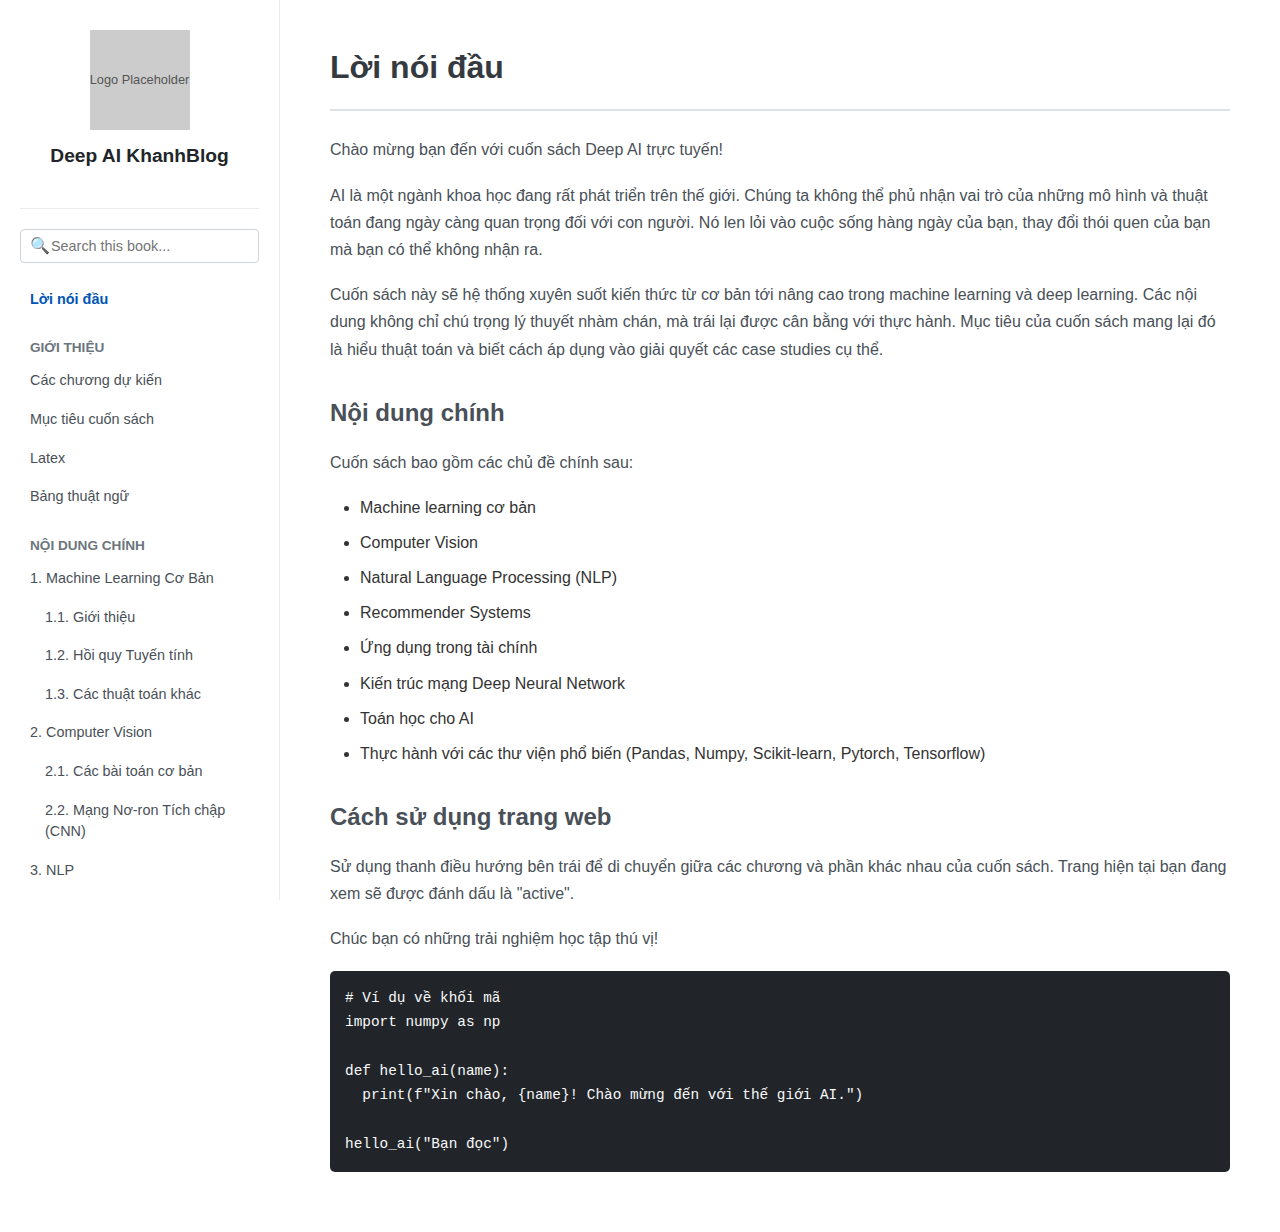
==== commit 9ed86eaf: "feat: enhance sidebar layout and navigation structure" ====
--- a/index.html
+++ b/index.html
@@ -9,13 +9,50 @@
 <body>
     <div class="container">
         <aside class="sidebar">
-            <h1>Mục Lục</h1>
+            <div class="sidebar-brand">
+                <!-- Thay thế bằng thẻ img thật nếu có logo -->
+                <div style="width:100px; height:100px; background:#ccc; margin: 0 auto 10px; display:flex; align-items:center; justify-content:center; font-size:0.8em; color:#555;">Logo Placeholder</div>
+                <h1 class="sidebar-title">Deep AI KhanhBlog</h1>
+            </div>
+            <div class="search-box">
+                <input type="text" placeholder="Search this book...">
+            </div>
             <nav>
                 <ul>
-                    <li><a href="index.html" class="active">Giới thiệu</a></li>
-                    <li><a href="chuong1.html">Chương 1: Machine Learning Cơ Bản</a></li>
-                    <li><a href="chuong2.html">Chương 2: Computer Vision</a></li>
-                    <!-- Thêm các liên kết khác ở đây -->
+                    <!-- Mục cấp 1 không có tiêu đề nhóm -->
+                    <li><a href="index.html" class="active">Lời nói đầu</a></li>
+
+                    <!-- Nhóm mục cấp 1 -->
+                    <li class="nav-section-title">Giới thiệu</li>
+                    <li><a href="#">Các chương dự kiến</a></li>
+                    <li><a href="#">Mục tiêu cuốn sách</a></li>
+                    <li><a href="#">Latex</a></li>
+                    <li><a href="#">Bảng thuật ngữ</a></li>
+
+                    <!-- Nhóm mục cấp 1 khác với các mục con -->
+                    <li class="nav-section-title">Nội dung chính</li>
+                    <li>
+                        <a href="chuong1.html">1. Machine Learning Cơ Bản</a>
+                        <ul> <!-- Cấp 2 -->
+                            <li><a href="#">1.1. Giới thiệu</a></li>
+                            <li><a href="#">1.2. Hồi quy Tuyến tính</a></li>
+                            <li><a href="#">1.3. Các thuật toán khác</a></li>
+                        </ul>
+                    </li>
+                    <li>
+                        <a href="chuong2.html">2. Computer Vision</a>
+                        <ul> <!-- Cấp 2 -->
+                            <li><a href="#">2.1. Các bài toán cơ bản</a></li>
+                            <li><a href="#">2.2. Mạng Nơ-ron Tích chập (CNN)</a></li>
+                        </ul>
+                    </li>
+                    <li><a href="#">3. NLP</a></li>
+                    <li><a href="#">4. Recommender Systems</a></li>
+                    <!-- Thêm các chương khác ở đây -->
+
+                    <li class="nav-section-title">Phụ lục</li>
+                    <li><a href="#">A. Cài đặt môi trường</a></li>
+                    <li><a href="#">B. Tài liệu tham khảo</a></li>
                 </ul>
             </nav>
         </aside>
--- a/css/style.css
+++ b/css/style.css
@@ -39,42 +39,104 @@
     overflow-y: auto; /* Cho phép cuộn sidebar nếu nội dung dài */
 }
 
-.sidebar h1 {
-    font-size: 1.4em; /* Giảm kích thước tiêu đề sidebar */
-    margin-bottom: 25px;
-    color: #212529; /* Màu tiêu đề đậm hơn */
+/* Phần đầu Sidebar */
+.sidebar-brand {
+    text-align: center;
+    margin-bottom: 20px;
+    padding-bottom: 15px;
+    border-bottom: 1px solid #e9ecef;
+}
+
+.sidebar-logo {
+    max-width: 100px; /* Điều chỉnh kích thước logo nếu cần */
+    height: auto;
+    margin-bottom: 10px;
+}
+
+.sidebar-title {
+    font-size: 1.2em;
     font-weight: 600;
-    padding-bottom: 10px;
-    border-bottom: 1px solid #e9ecef;
-}
-
+    color: #212529;
+    margin-bottom: 20px;
+}
+
+.search-box {
+    position: relative;
+    margin-bottom: 20px;
+}
+
+.search-box input {
+    width: 100%;
+    padding: 8px 10px 8px 30px; /* Thêm padding trái cho icon */
+    border: 1px solid #ced4da;
+    border-radius: 4px;
+    font-size: 0.9em;
+    color: #6c757d; /* Màu chữ placeholder */
+}
+
+.search-box::before { /* Icon tìm kiếm giả */
+    content: '🔍'; /* Hoặc dùng icon font/SVG */
+    position: absolute;
+    left: 10px;
+    top: 50%;
+    transform: translateY(-50%);
+    color: #6c757d;
+}
+
+/* Navigation Sidebar */
 .sidebar nav ul {
     list-style: none;
+    padding-left: 0; /* Reset padding mặc định của ul */
 }
 
 .sidebar nav ul li {
-    margin-bottom: 8px; /* Giảm khoảng cách giữa các mục */
+    margin-bottom: 5px; /* Giảm khoảng cách */
 }
 
 .sidebar nav ul li a {
     text-decoration: none;
-    color: #495057; /* Màu liên kết mặc định trầm hơn */
+    color: #495057;
     display: block;
-    padding: 8px 10px; /* Tăng padding cho dễ click */
-    border-radius: 4px; /* Bo góc nhẹ */
+    padding: 6px 10px; /* Giảm padding */
+    border-radius: 4px;
     transition: background-color 0.2s ease-in-out, color 0.2s ease-in-out;
-    font-size: 0.95em;
+    font-size: 0.9em; /* Giảm cỡ chữ một chút */
+    line-height: 1.5;
 }
 
 .sidebar nav ul li a:hover {
-    background-color: #e9ecef; /* Nền khi hover */
+    background-color: #e9ecef;
     color: #0056b3;
 }
 
+/* Kiểu cho tiêu đề mục lớn (ví dụ: GIỚI THIỆU, PHỤ LỤC) */
+.nav-section-title {
+    font-weight: bold;
+    text-transform: uppercase;
+    color: #6c757d; /* Màu xám */
+    font-size: 0.85em;
+    margin-top: 20px; /* Khoảng cách phía trên */
+    margin-bottom: 10px;
+    padding-left: 10px; /* Căn lề giống các mục con */
+}
+
+/* Thụt lề cho các cấp độ */
+.sidebar nav ul ul { /* Cấp 2 */
+    padding-left: 15px;
+    margin-top: 5px; /* Khoảng cách với mục cha */
+}
+
+.sidebar nav ul ul ul { /* Cấp 3 */
+    padding-left: 15px;
+    margin-top: 5px;
+}
+/* Thêm các cấp độ khác nếu cần */
+
 .sidebar nav ul li a.active {
-    background-color: #007bff; /* Nền xanh cho mục active */
-    color: #fff; /* Chữ trắng */
-    font-weight: 500; /* Không cần quá đậm */
+    /* background-color: #007bff; */ /* Bỏ nền xanh */
+    /* color: #fff; */ /* Bỏ chữ trắng */
+    color: #0056b3; /* Màu chữ đậm hơn cho mục active */
+    font-weight: bold; /* Làm đậm chữ */
 }
 
 /* Khu vực nội dung chính */
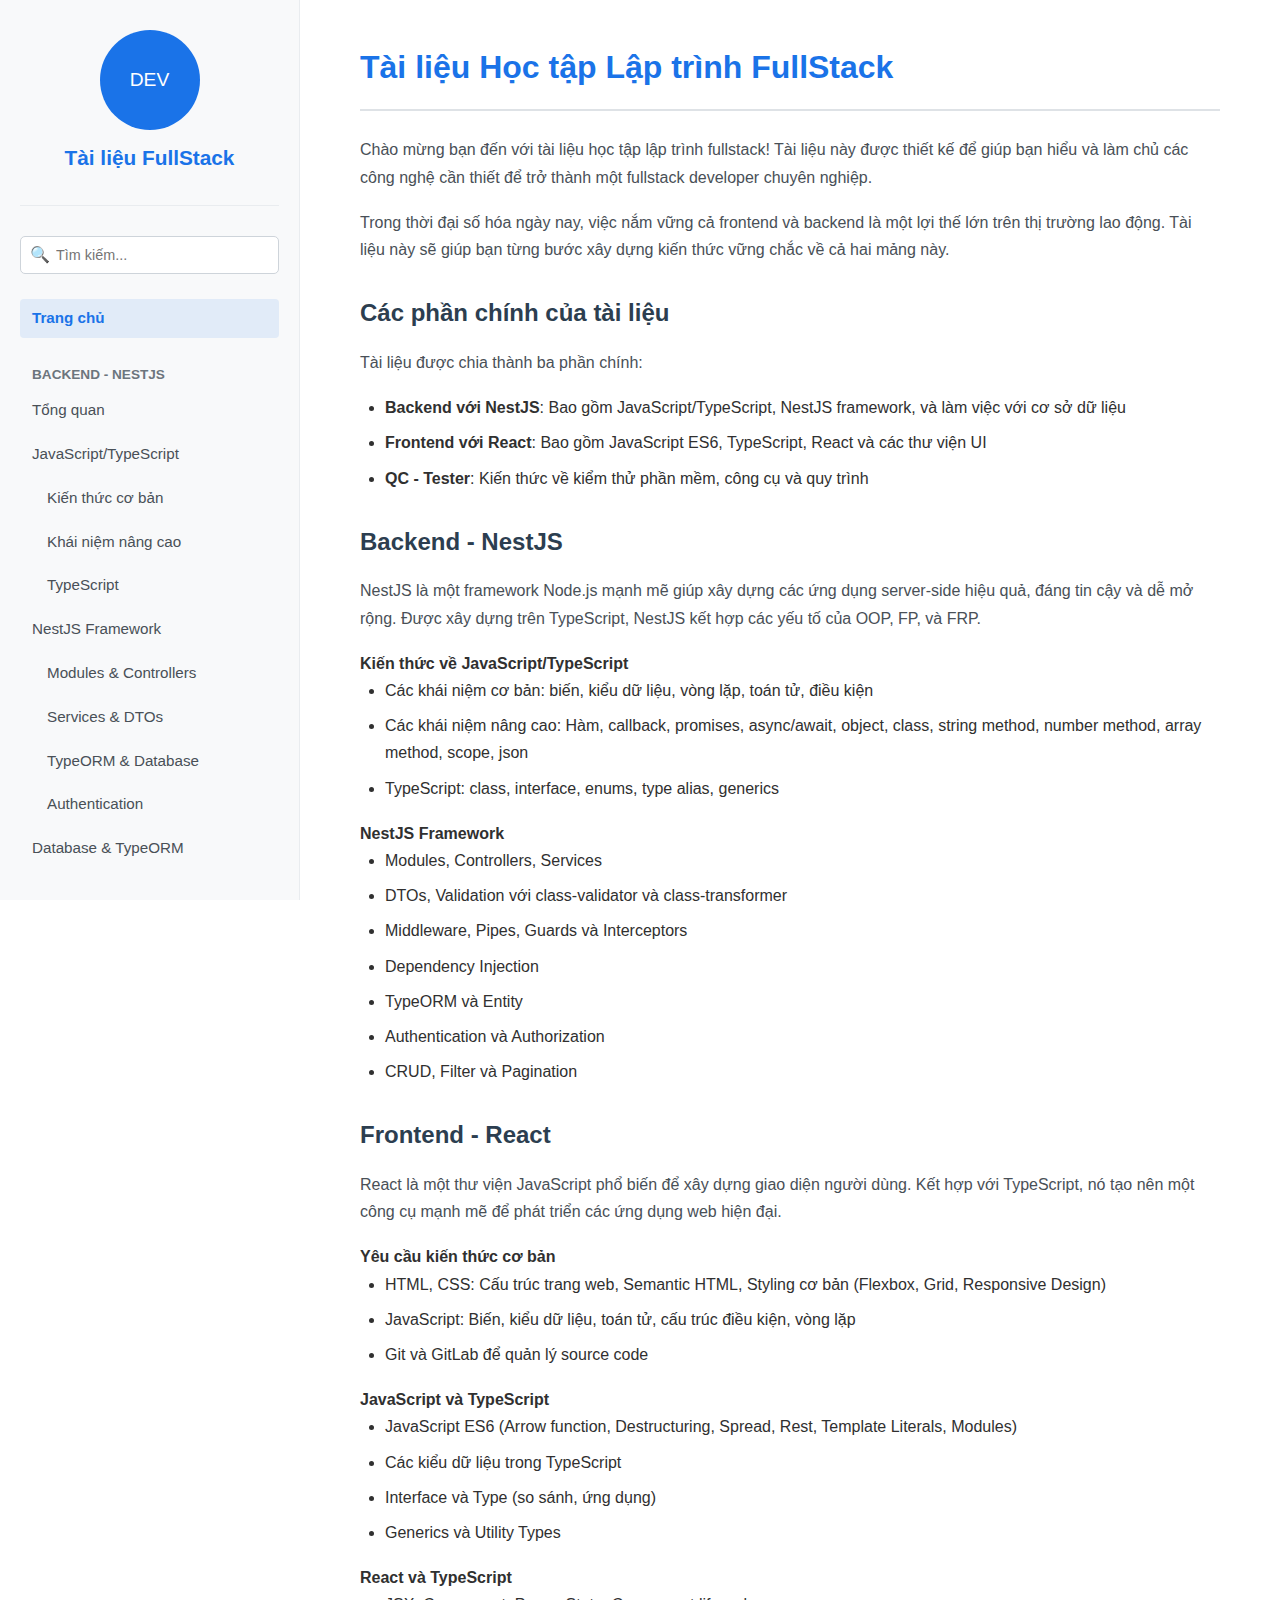
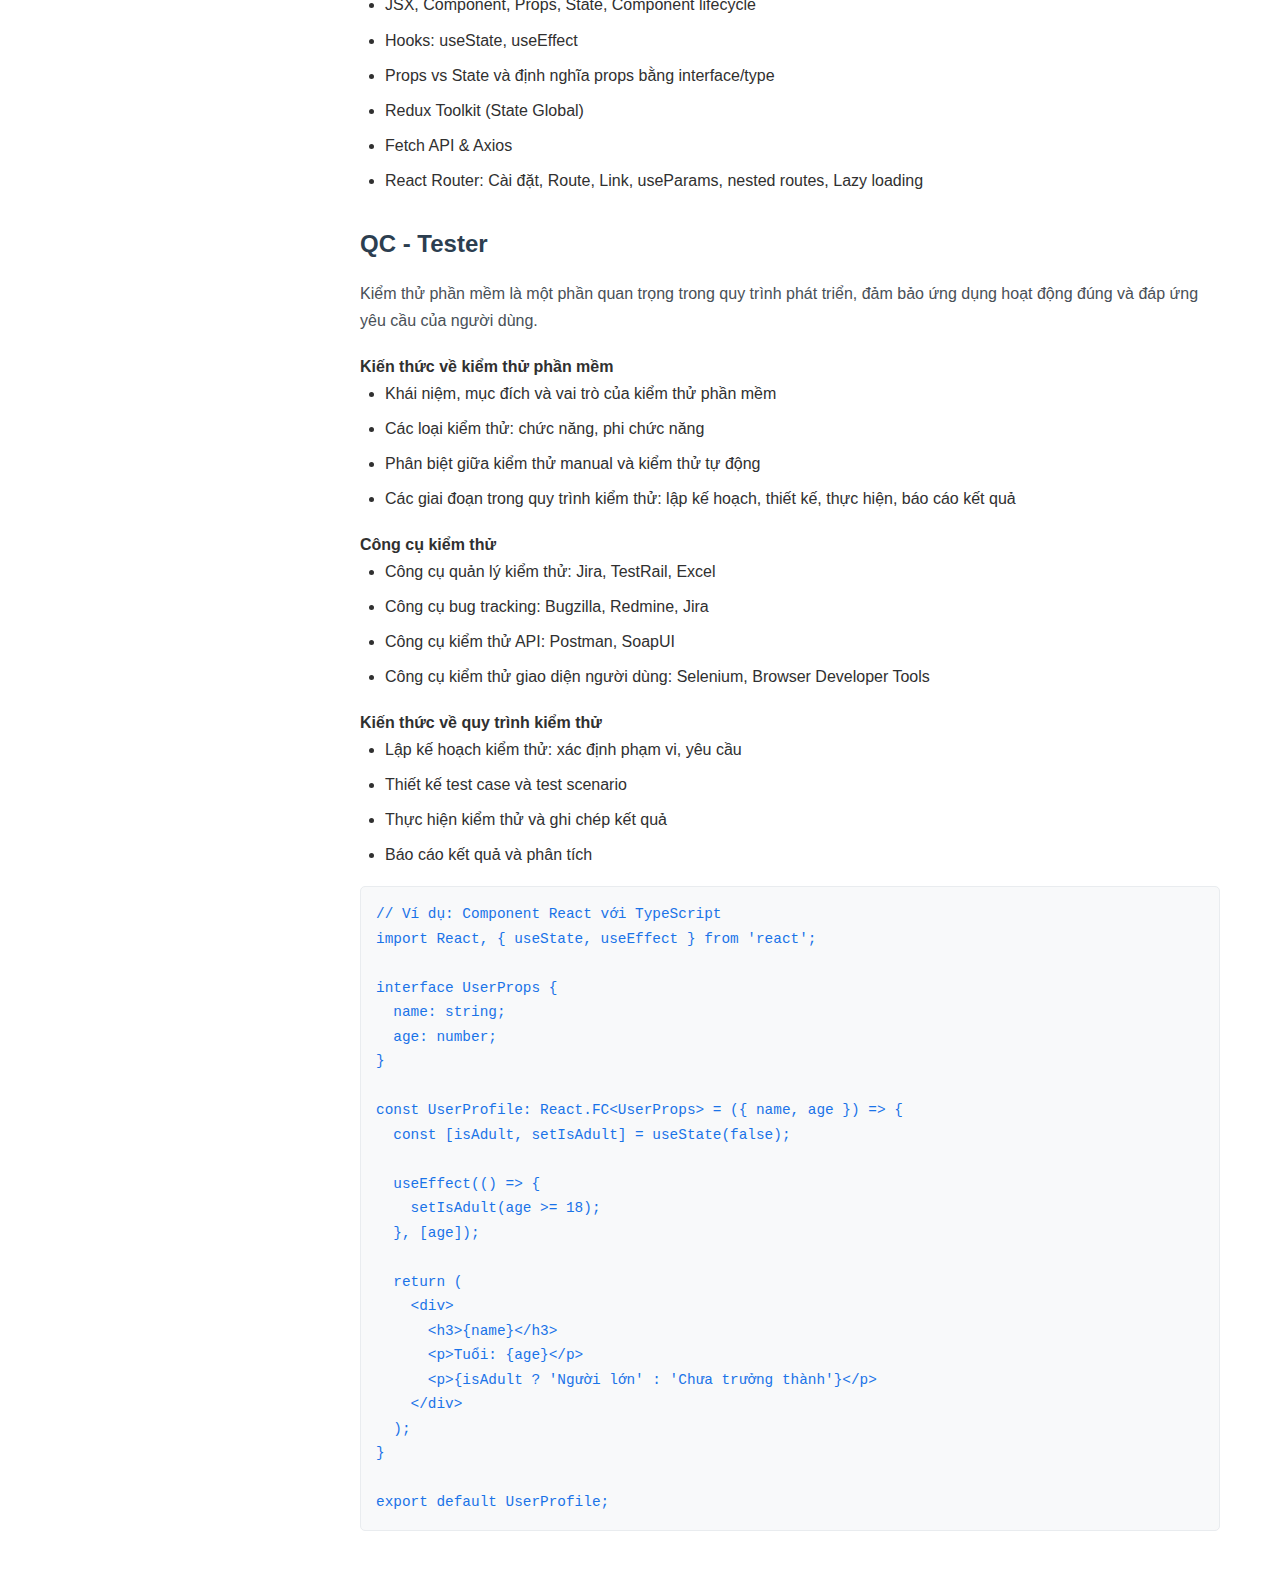
==== commit 42206dbb: "feat: update index and style for FullStack documentation" ====
--- a/index.html
+++ b/index.html
@@ -3,7 +3,7 @@
 <head>
     <meta charset="UTF-8">
     <meta name="viewport" content="width=device-width, initial-scale=1.0">
-    <title>Trang Chủ - Sách Deep AI</title>
+    <title>Tài liệu Học tập Lập trình - FullStack Developer</title>
     <link rel="stylesheet" href="css/style.css">
 </head>
 <body>
@@ -11,82 +11,185 @@
         <aside class="sidebar">
             <div class="sidebar-brand">
                 <!-- Thay thế bằng thẻ img thật nếu có logo -->
-                <div style="width:100px; height:100px; background:#ccc; margin: 0 auto 10px; display:flex; align-items:center; justify-content:center; font-size:0.8em; color:#555;">Logo Placeholder</div>
-                <h1 class="sidebar-title">Deep AI KhanhBlog</h1>
+                <div style="width:100px; height:100px; background:#1a73e8; color:#fff; margin: 0 auto 10px; display:flex; align-items:center; justify-content:center; font-size:1.2em; border-radius:50%;">DEV</div>
+                <h1 class="sidebar-title">Tài liệu FullStack</h1>
             </div>
             <div class="search-box">
-                <input type="text" placeholder="Search this book...">
+                <input type="text" placeholder="Tìm kiếm...">
             </div>
             <nav>
                 <ul>
                     <!-- Mục cấp 1 không có tiêu đề nhóm -->
-                    <li><a href="index.html" class="active">Lời nói đầu</a></li>
+                    <li><a href="index.html" class="active">Trang chủ</a></li>
 
-                    <!-- Nhóm mục cấp 1 -->
-                    <li class="nav-section-title">Giới thiệu</li>
-                    <li><a href="#">Các chương dự kiến</a></li>
-                    <li><a href="#">Mục tiêu cuốn sách</a></li>
-                    <li><a href="#">Latex</a></li>
-                    <li><a href="#">Bảng thuật ngữ</a></li>
-
-                    <!-- Nhóm mục cấp 1 khác với các mục con -->
-                    <li class="nav-section-title">Nội dung chính</li>
+                    <!-- Nhóm Backend -->
+                    <li class="nav-section-title">Backend - NestJS</li>
+                    <li><a href="backend.html">Tổng quan</a></li>
                     <li>
-                        <a href="chuong1.html">1. Machine Learning Cơ Bản</a>
-                        <ul> <!-- Cấp 2 -->
-                            <li><a href="#">1.1. Giới thiệu</a></li>
-                            <li><a href="#">1.2. Hồi quy Tuyến tính</a></li>
-                            <li><a href="#">1.3. Các thuật toán khác</a></li>
+                        <a href="#">JavaScript/TypeScript</a>
+                        <ul>
+                            <li><a href="#">Kiến thức cơ bản</a></li>
+                            <li><a href="#">Khái niệm nâng cao</a></li>
+                            <li><a href="#">TypeScript</a></li>
                         </ul>
                     </li>
                     <li>
-                        <a href="chuong2.html">2. Computer Vision</a>
-                        <ul> <!-- Cấp 2 -->
-                            <li><a href="#">2.1. Các bài toán cơ bản</a></li>
-                            <li><a href="#">2.2. Mạng Nơ-ron Tích chập (CNN)</a></li>
+                        <a href="#">NestJS Framework</a>
+                        <ul>
+                            <li><a href="#">Modules & Controllers</a></li>
+                            <li><a href="#">Services & DTOs</a></li>
+                            <li><a href="#">TypeORM & Database</a></li>
+                            <li><a href="#">Authentication</a></li>
                         </ul>
                     </li>
-                    <li><a href="#">3. NLP</a></li>
-                    <li><a href="#">4. Recommender Systems</a></li>
-                    <!-- Thêm các chương khác ở đây -->
+                    <li><a href="#">Database & TypeORM</a></li>
 
-                    <li class="nav-section-title">Phụ lục</li>
-                    <li><a href="#">A. Cài đặt môi trường</a></li>
-                    <li><a href="#">B. Tài liệu tham khảo</a></li>
+                    <!-- Nhóm Frontend -->
+                    <li class="nav-section-title">Frontend - React</li>
+                    <li><a href="frontend.html">Tổng quan</a></li>
+                    <li>
+                        <a href="#">JavaScript & TypeScript</a>
+                        <ul>
+                            <li><a href="#">ES6 & TypeScript</a></li>
+                            <li><a href="#">Kiểu dữ liệu & Interface</a></li>
+                        </ul>
+                    </li>
+                    <li>
+                        <a href="#">React & TypeScript</a>
+                        <ul>
+                            <li><a href="#">Components & Props</a></li>
+                            <li><a href="#">State & Hooks</a></li>
+                            <li><a href="#">Redux Toolkit</a></li>
+                        </ul>
+                    </li>
+                    <li><a href="#">UI Libraries & Styling</a></li>
+
+                    <!-- Nhóm QC - Tester -->
+                    <li class="nav-section-title">QC - Tester</li>
+                    <li><a href="qc-tester.html">Tổng quan</a></li>
+                    <li><a href="#">Kiến thức về kiểm thử</a></li>
+                    <li><a href="#">Công cụ kiểm thử</a></li>
+                    <li><a href="#">Quy trình kiểm thử</a></li>
                 </ul>
             </nav>
         </aside>
         <main class="content">
             <article>
-                <h2>Lời nói đầu</h2>
-                <p>Chào mừng bạn đến với cuốn sách Deep AI trực tuyến!</p>
-                <p>AI là một ngành khoa học đang rất phát triển trên thế giới. Chúng ta không thể phủ nhận vai trò của những mô hình và thuật toán đang ngày càng quan trọng đối với con người. Nó len lỏi vào cuộc sống hàng ngày của bạn, thay đổi thói quen của bạn mà bạn có thể không nhận ra.</p>
-                <p>Cuốn sách này sẽ hệ thống xuyên suốt kiến thức từ cơ bản tới nâng cao trong machine learning và deep learning. Các nội dung không chỉ chú trọng lý thuyết nhàm chán, mà trái lại được cân bằng với thực hành. Mục tiêu của cuốn sách mang lại đó là hiểu thuật toán và biết cách áp dụng vào giải quyết các case studies cụ thể.</p>
+                <h2>Tài liệu Học tập Lập trình FullStack</h2>
 
-                <h3>Nội dung chính</h3>
-                <p>Cuốn sách bao gồm các chủ đề chính sau:</p>
+                <p>Chào mừng bạn đến với tài liệu học tập lập trình fullstack! Tài liệu này được thiết kế để giúp bạn hiểu và làm chủ các công nghệ cần thiết để trở thành một fullstack developer chuyên nghiệp.</p>
+
+                <p>Trong thời đại số hóa ngày nay, việc nắm vững cả frontend và backend là một lợi thế lớn trên thị trường lao động. Tài liệu này sẽ giúp bạn từng bước xây dựng kiến thức vững chắc về cả hai mảng này.</p>
+
+                <h3>Các phần chính của tài liệu</h3>
+                <p>Tài liệu được chia thành ba phần chính:</p>
                 <ul>
-                    <li>Machine learning cơ bản</li>
-                    <li>Computer Vision</li>
-                    <li>Natural Language Processing (NLP)</li>
-                    <li>Recommender Systems</li>
-                    <li>Ứng dụng trong tài chính</li>
-                    <li>Kiến trúc mạng Deep Neural Network</li>
-                    <li>Toán học cho AI</li>
-                    <li>Thực hành với các thư viện phổ biến (Pandas, Numpy, Scikit-learn, Pytorch, Tensorflow)</li>
+                    <li><strong>Backend với NestJS</strong>: Bao gồm JavaScript/TypeScript, NestJS framework, và làm việc với cơ sở dữ liệu</li>
+                    <li><strong>Frontend với React</strong>: Bao gồm JavaScript ES6, TypeScript, React và các thư viện UI</li>
+                    <li><strong>QC - Tester</strong>: Kiến thức về kiểm thử phần mềm, công cụ và quy trình</li>
                 </ul>
 
-                <h3>Cách sử dụng trang web</h3>
-                <p>Sử dụng thanh điều hướng bên trái để di chuyển giữa các chương và phần khác nhau của cuốn sách. Trang hiện tại bạn đang xem sẽ được đánh dấu là "active".</p>
-                <p>Chúc bạn có những trải nghiệm học tập thú vị!</p>
+                <h3>Backend - NestJS</h3>
+                <p>NestJS là một framework Node.js mạnh mẽ giúp xây dựng các ứng dụng server-side hiệu quả, đáng tin cậy và dễ mở rộng. Được xây dựng trên TypeScript, NestJS kết hợp các yếu tố của OOP, FP, và FRP.</p>
 
-                <pre><code># Ví dụ về khối mã
-import numpy as np
+                <h4>Kiến thức về JavaScript/TypeScript</h4>
+                <ul>
+                    <li>Các khái niệm cơ bản: biến, kiểu dữ liệu, vòng lặp, toán tử, điều kiện</li>
+                    <li>Các khái niệm nâng cao: Hàm, callback, promises, async/await, object, class, string method, number method, array method, scope, json</li>
+                    <li>TypeScript: class, interface, enums, type alias, generics</li>
+                </ul>
 
-def hello_ai(name):
-  print(f"Xin chào, {name}! Chào mừng đến với thế giới AI.")
+                <h4>NestJS Framework</h4>
+                <ul>
+                    <li>Modules, Controllers, Services</li>
+                    <li>DTOs, Validation với class-validator và class-transformer</li>
+                    <li>Middleware, Pipes, Guards và Interceptors</li>
+                    <li>Dependency Injection</li>
+                    <li>TypeORM và Entity</li>
+                    <li>Authentication và Authorization</li>
+                    <li>CRUD, Filter và Pagination</li>
+                </ul>
 
-hello_ai("Bạn đọc")</code></pre>
+                <h3>Frontend - React</h3>
+                <p>React là một thư viện JavaScript phổ biến để xây dựng giao diện người dùng. Kết hợp với TypeScript, nó tạo nên một công cụ mạnh mẽ để phát triển các ứng dụng web hiện đại.</p>
+
+                <h4>Yêu cầu kiến thức cơ bản</h4>
+                <ul>
+                    <li>HTML, CSS: Cấu trúc trang web, Semantic HTML, Styling cơ bản (Flexbox, Grid, Responsive Design)</li>
+                    <li>JavaScript: Biến, kiểu dữ liệu, toán tử, cấu trúc điều kiện, vòng lặp</li>
+                    <li>Git và GitLab để quản lý source code</li>
+                </ul>
+
+                <h4>JavaScript và TypeScript</h4>
+                <ul>
+                    <li>JavaScript ES6 (Arrow function, Destructuring, Spread, Rest, Template Literals, Modules)</li>
+                    <li>Các kiểu dữ liệu trong TypeScript</li>
+                    <li>Interface và Type (so sánh, ứng dụng)</li>
+                    <li>Generics và Utility Types</li>
+                </ul>
+
+                <h4>React và TypeScript</h4>
+                <ul>
+                    <li>JSX, Component, Props, State, Component lifecycle</li>
+                    <li>Hooks: useState, useEffect</li>
+                    <li>Props vs State và định nghĩa props bằng interface/type</li>
+                    <li>Redux Toolkit (State Global)</li>
+                    <li>Fetch API & Axios</li>
+                    <li>React Router: Cài đặt, Route, Link, useParams, nested routes, Lazy loading</li>
+                </ul>
+
+                <h3>QC - Tester</h3>
+                <p>Kiểm thử phần mềm là một phần quan trọng trong quy trình phát triển, đảm bảo ứng dụng hoạt động đúng và đáp ứng yêu cầu của người dùng.</p>
+
+                <h4>Kiến thức về kiểm thử phần mềm</h4>
+                <ul>
+                    <li>Khái niệm, mục đích và vai trò của kiểm thử phần mềm</li>
+                    <li>Các loại kiểm thử: chức năng, phi chức năng</li>
+                    <li>Phân biệt giữa kiểm thử manual và kiểm thử tự động</li>
+                    <li>Các giai đoạn trong quy trình kiểm thử: lập kế hoạch, thiết kế, thực hiện, báo cáo kết quả</li>
+                </ul>
+
+                <h4>Công cụ kiểm thử</h4>
+                <ul>
+                    <li>Công cụ quản lý kiểm thử: Jira, TestRail, Excel</li>
+                    <li>Công cụ bug tracking: Bugzilla, Redmine, Jira</li>
+                    <li>Công cụ kiểm thử API: Postman, SoapUI</li>
+                    <li>Công cụ kiểm thử giao diện người dùng: Selenium, Browser Developer Tools</li>
+                </ul>
+
+                <h4>Kiến thức về quy trình kiểm thử</h4>
+                <ul>
+                    <li>Lập kế hoạch kiểm thử: xác định phạm vi, yêu cầu</li>
+                    <li>Thiết kế test case và test scenario</li>
+                    <li>Thực hiện kiểm thử và ghi chép kết quả</li>
+                    <li>Báo cáo kết quả và phân tích</li>
+                </ul>
+
+                <pre><code>// Ví dụ: Component React với TypeScript
+import React, { useState, useEffect } from 'react';
+
+interface UserProps {
+  name: string;
+  age: number;
+}
+
+const UserProfile: React.FC&lt;UserProps&gt; = ({ name, age }) => {
+  const [isAdult, setIsAdult] = useState(false);
+
+  useEffect(() => {
+    setIsAdult(age >= 18);
+  }, [age]);
+
+  return (
+    &lt;div&gt;
+      &lt;h3&gt;{name}&lt;/h3&gt;
+      &lt;p&gt;Tuổi: {age}&lt;/p&gt;
+      &lt;p&gt;{isAdult ? 'Người lớn' : 'Chưa trưởng thành'}&lt;/p&gt;
+    &lt;/div&gt;
+  );
+}
+
+export default UserProfile;</code></pre>
             </article>
         </main>
     </div>
--- a/css/style.css
+++ b/css/style.css
@@ -12,8 +12,8 @@
 body {
     font-family: -apple-system, BlinkMacSystemFont, "Segoe UI", Roboto, "Helvetica Neue", Arial, sans-serif; /* Font hệ thống hiện đại */
     line-height: 1.7; /* Tăng chiều cao dòng để dễ đọc */
-    color: #333;
-    background-color: #f8f9fa; /* Màu nền tổng thể nhẹ nhàng */
+    color: #303030;
+    background-color: #f5f7f9; /* Màu nền tổng thể nhẹ nhàng */
 }
 
 /* Container chính */
@@ -22,15 +22,15 @@
     max-width: 1400px; /* Tăng chiều rộng tối đa một chút */
     margin: 0 auto;
     background-color: #fff;
-    box-shadow: 0 0 10px rgba(0, 0, 0, 0.05); /* Thêm bóng đổ nhẹ */
+    box-shadow: 0 0 15px rgba(0, 0, 0, 0.08); /* Thêm bóng đổ nhẹ */
     min-height: 100vh;
 }
 
 /* Sidebar */
 .sidebar {
-    width: 280px; /* Tăng chiều rộng sidebar */
+    width: 300px; /* Tăng chiều rộng sidebar */
     flex-shrink: 0; /* Ngăn sidebar co lại */
-    background-color: #fff; /* Sidebar cùng màu nền với container */
+    background-color: #f8f9fa; /* Sidebar màu nhạt hơn so với nội dung */
     padding: 30px 20px;
     border-right: 1px solid #e9ecef; /* Viền phân cách tinh tế hơn */
     position: sticky; /* Làm sidebar dính khi cuộn */
@@ -42,34 +42,34 @@
 /* Phần đầu Sidebar */
 .sidebar-brand {
     text-align: center;
-    margin-bottom: 20px;
-    padding-bottom: 15px;
+    margin-bottom: 30px;
+    padding-bottom: 20px;
     border-bottom: 1px solid #e9ecef;
 }
 
 .sidebar-logo {
-    max-width: 100px; /* Điều chỉnh kích thước logo nếu cần */
+    max-width: 120px; /* Điều chỉnh kích thước logo nếu cần */
     height: auto;
     margin-bottom: 10px;
 }
 
 .sidebar-title {
-    font-size: 1.2em;
+    font-size: 1.3em;
     font-weight: 600;
-    color: #212529;
-    margin-bottom: 20px;
+    color: #1a73e8;
+    margin-bottom: 10px;
 }
 
 .search-box {
     position: relative;
-    margin-bottom: 20px;
+    margin-bottom: 25px;
 }
 
 .search-box input {
     width: 100%;
-    padding: 8px 10px 8px 30px; /* Thêm padding trái cho icon */
+    padding: 10px 10px 10px 35px; /* Thêm padding trái cho icon */
     border: 1px solid #ced4da;
-    border-radius: 4px;
+    border-radius: 5px;
     font-size: 0.9em;
     color: #6c757d; /* Màu chữ placeholder */
 }
@@ -97,27 +97,27 @@
     text-decoration: none;
     color: #495057;
     display: block;
-    padding: 6px 10px; /* Giảm padding */
+    padding: 8px 12px; /* Điều chỉnh padding */
     border-radius: 4px;
     transition: background-color 0.2s ease-in-out, color 0.2s ease-in-out;
-    font-size: 0.9em; /* Giảm cỡ chữ một chút */
+    font-size: 0.95em; /* Điều chỉnh cỡ chữ */
     line-height: 1.5;
 }
 
 .sidebar nav ul li a:hover {
     background-color: #e9ecef;
-    color: #0056b3;
-}
-
-/* Kiểu cho tiêu đề mục lớn (ví dụ: GIỚI THIỆU, PHỤ LỤC) */
+    color: #1a73e8;
+}
+
+/* Kiểu cho tiêu đề mục lớn */
 .nav-section-title {
     font-weight: bold;
     text-transform: uppercase;
     color: #6c757d; /* Màu xám */
     font-size: 0.85em;
-    margin-top: 20px; /* Khoảng cách phía trên */
+    margin-top: 25px; /* Khoảng cách phía trên */
     margin-bottom: 10px;
-    padding-left: 10px; /* Căn lề giống các mục con */
+    padding-left: 12px; /* Căn lề giống các mục con */
 }
 
 /* Thụt lề cho các cấp độ */
@@ -130,27 +130,25 @@
     padding-left: 15px;
     margin-top: 5px;
 }
-/* Thêm các cấp độ khác nếu cần */
 
 .sidebar nav ul li a.active {
-    /* background-color: #007bff; */ /* Bỏ nền xanh */
-    /* color: #fff; */ /* Bỏ chữ trắng */
-    color: #0056b3; /* Màu chữ đậm hơn cho mục active */
+    color: #1a73e8; /* Màu chữ highlight cho mục active */
     font-weight: bold; /* Làm đậm chữ */
+    background-color: rgba(26, 115, 232, 0.1); /* Nền nhạt */
 }
 
 /* Khu vực nội dung chính */
 .content {
     flex-grow: 1;
-    padding: 40px 50px; /* Tăng padding nội dung */
+    padding: 40px 60px; /* Tăng padding nội dung */
     overflow-y: auto; /* Cho phép cuộn nội dung */
 }
 
 .content article h2 {
     font-size: 2em; /* Tăng kích thước tiêu đề chính */
     margin-bottom: 25px;
-    color: #343a40;
-    border-bottom: 2px solid #dee2e6; /* Viền dưới tiêu đề đậm hơn */
+    color: #1a73e8;
+    border-bottom: 2px solid #dee2e6; /* Viền dưới tiêu đề */
     padding-bottom: 15px;
     font-weight: 600;
 }
@@ -159,7 +157,7 @@
     font-size: 1.5em;
     margin-top: 30px;
     margin-bottom: 15px;
-    color: #495057;
+    color: #2c3e50;
     font-weight: 600;
 }
 
@@ -169,45 +167,98 @@
 }
 
 .content article code {
-    background-color: #e9ecef;
+    background-color: #f0f4f8;
     padding: 0.2em 0.4em;
     border-radius: 3px;
     font-size: 0.9em;
     font-family: "SFMono-Regular", Consolas, "Liberation Mono", Menlo, Courier, monospace;
+    color: #1a73e8;
 }
 
 .content article pre {
-    background-color: #212529; /* Nền tối cho khối code */
-    color: #f8f9fa; /* Chữ sáng */
+    background-color: #f8f9fa; /* Nền nhạt cho khối code */
+    color: #212529;
     padding: 15px;
     border-radius: 5px;
     overflow-x: auto; /* Cho phép cuộn ngang nếu code dài */
     margin-bottom: 20px;
+    border: 1px solid #e9ecef;
 }
 
 .content article pre code {
     background-color: transparent;
     padding: 0;
     font-size: 0.9em;
+    display: block;
 }
 
 .content article ul,
 .content article ol {
     margin-bottom: 18px;
-    padding-left: 30px; /* Thụt lề danh sách */
+    padding-left: 25px; /* Thụt lề danh sách */
 }
 
 .content article li {
     margin-bottom: 8px;
+}
+
+/* Thêm style cho bảng */
+.content article table {
+    border-collapse: collapse;
+    width: 100%;
+    margin-bottom: 20px;
+    font-size: 0.95em;
+}
+
+.content article table th {
+    background-color: #f8f9fa;
+    color: #1a73e8;
+    font-weight: 600;
+    text-align: left;
+    padding: 12px;
+    border: 1px solid #e9ecef;
+}
+
+.content article table td {
+    padding: 10px 12px;
+    border: 1px solid #e9ecef;
+}
+
+.content article table tr:nth-child(even) {
+    background-color: #f8f9fa;
+}
+
+/* Style cho blockquote */
+.content article blockquote {
+    border-left: 4px solid #1a73e8;
+    padding: 10px 20px;
+    margin: 0 0 20px;
+    background-color: #f8f9fa;
+}
+
+/* Style cho buttons và links */
+.btn {
+    display: inline-block;
+    padding: 8px 16px;
+    background-color: #1a73e8;
+    color: white;
+    border-radius: 4px;
+    text-decoration: none;
+    font-weight: 500;
+    transition: background-color 0.2s;
+}
+
+.btn:hover {
+    background-color: #1557b0;
 }
 
 /* Thiết kế đáp ứng (Responsive) */
 @media (max-width: 992px) {
     .content {
-        padding: 30px 35px;
+        padding: 30px 40px;
     }
     .sidebar {
-        width: 240px; /* Giảm chiều rộng sidebar một chút */
+        width: 260px; /* Giảm chiều rộng sidebar */
     }
 }
 
@@ -226,32 +277,39 @@
         padding: 20px; /* Giảm padding */
     }
 
-    .sidebar h1 {
-        text-align: center;
+    .sidebar-brand {
         margin-bottom: 15px;
-        border-bottom: none; /* Bỏ viền dưới tiêu đề sidebar */
-    }
-
-    .sidebar nav ul {
-        display: flex;
-        flex-wrap: wrap;
-        justify-content: center;
-        padding-bottom: 10px; /* Thêm khoảng trống dưới menu */
-    }
-
-    .sidebar nav ul li {
-        margin: 5px; /* Khoảng cách giữa các mục */
-    }
-
-    .sidebar nav ul li a {
-        padding: 8px 12px; /* Điều chỉnh padding */
+        padding-bottom: 10px;
+    }
+
+    .search-box {
+        max-width: 400px;
+        margin: 0 auto 20px;
     }
 
     .content {
-        padding: 30px 20px; /* Giảm padding nội dung */
+        padding: 25px;
     }
 
     .content article h2 {
         font-size: 1.8em;
     }
+
+    .content article h3 {
+        font-size: 1.4em;
+    }
+}
+
+@media (max-width: 576px) {
+    .content {
+        padding: 20px 15px;
+    }
+
+    .content article pre {
+        padding: 10px;
+    }
+
+    .content article table {
+        font-size: 0.85em;
+    }
 }